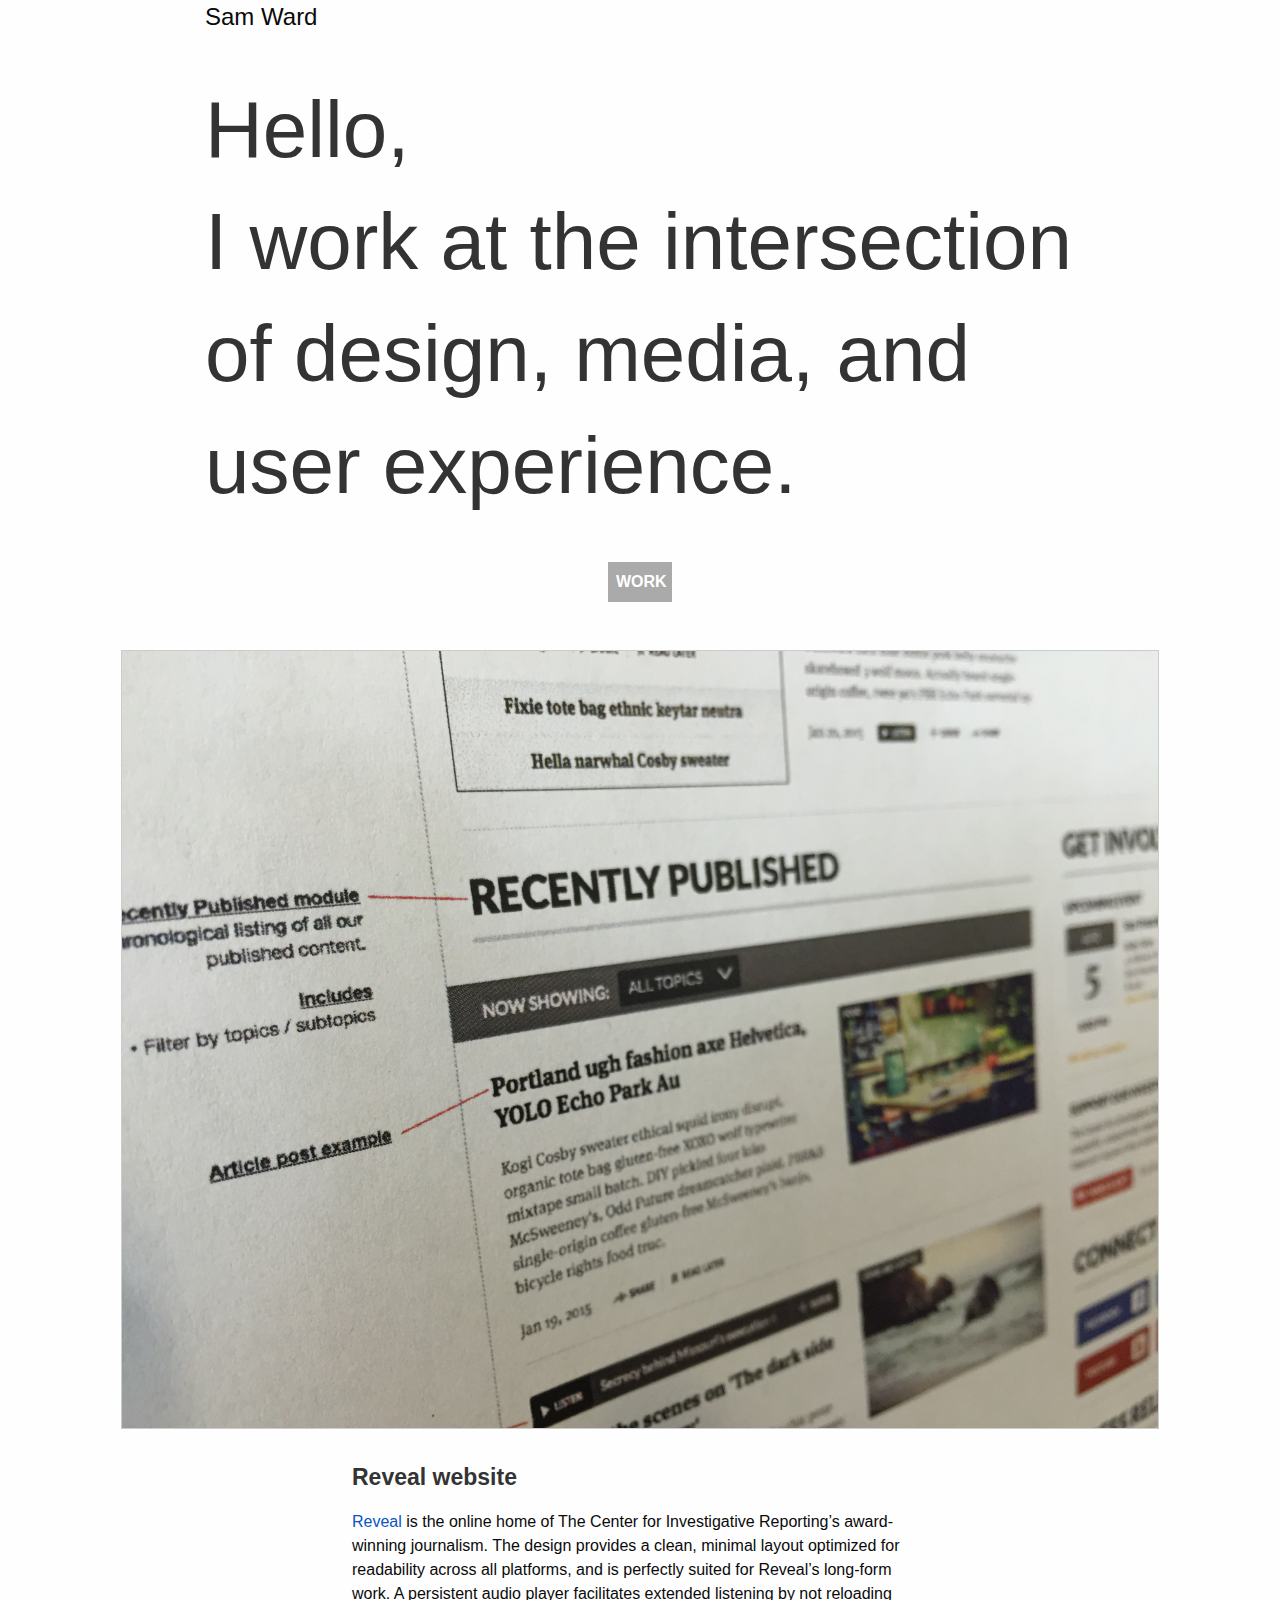
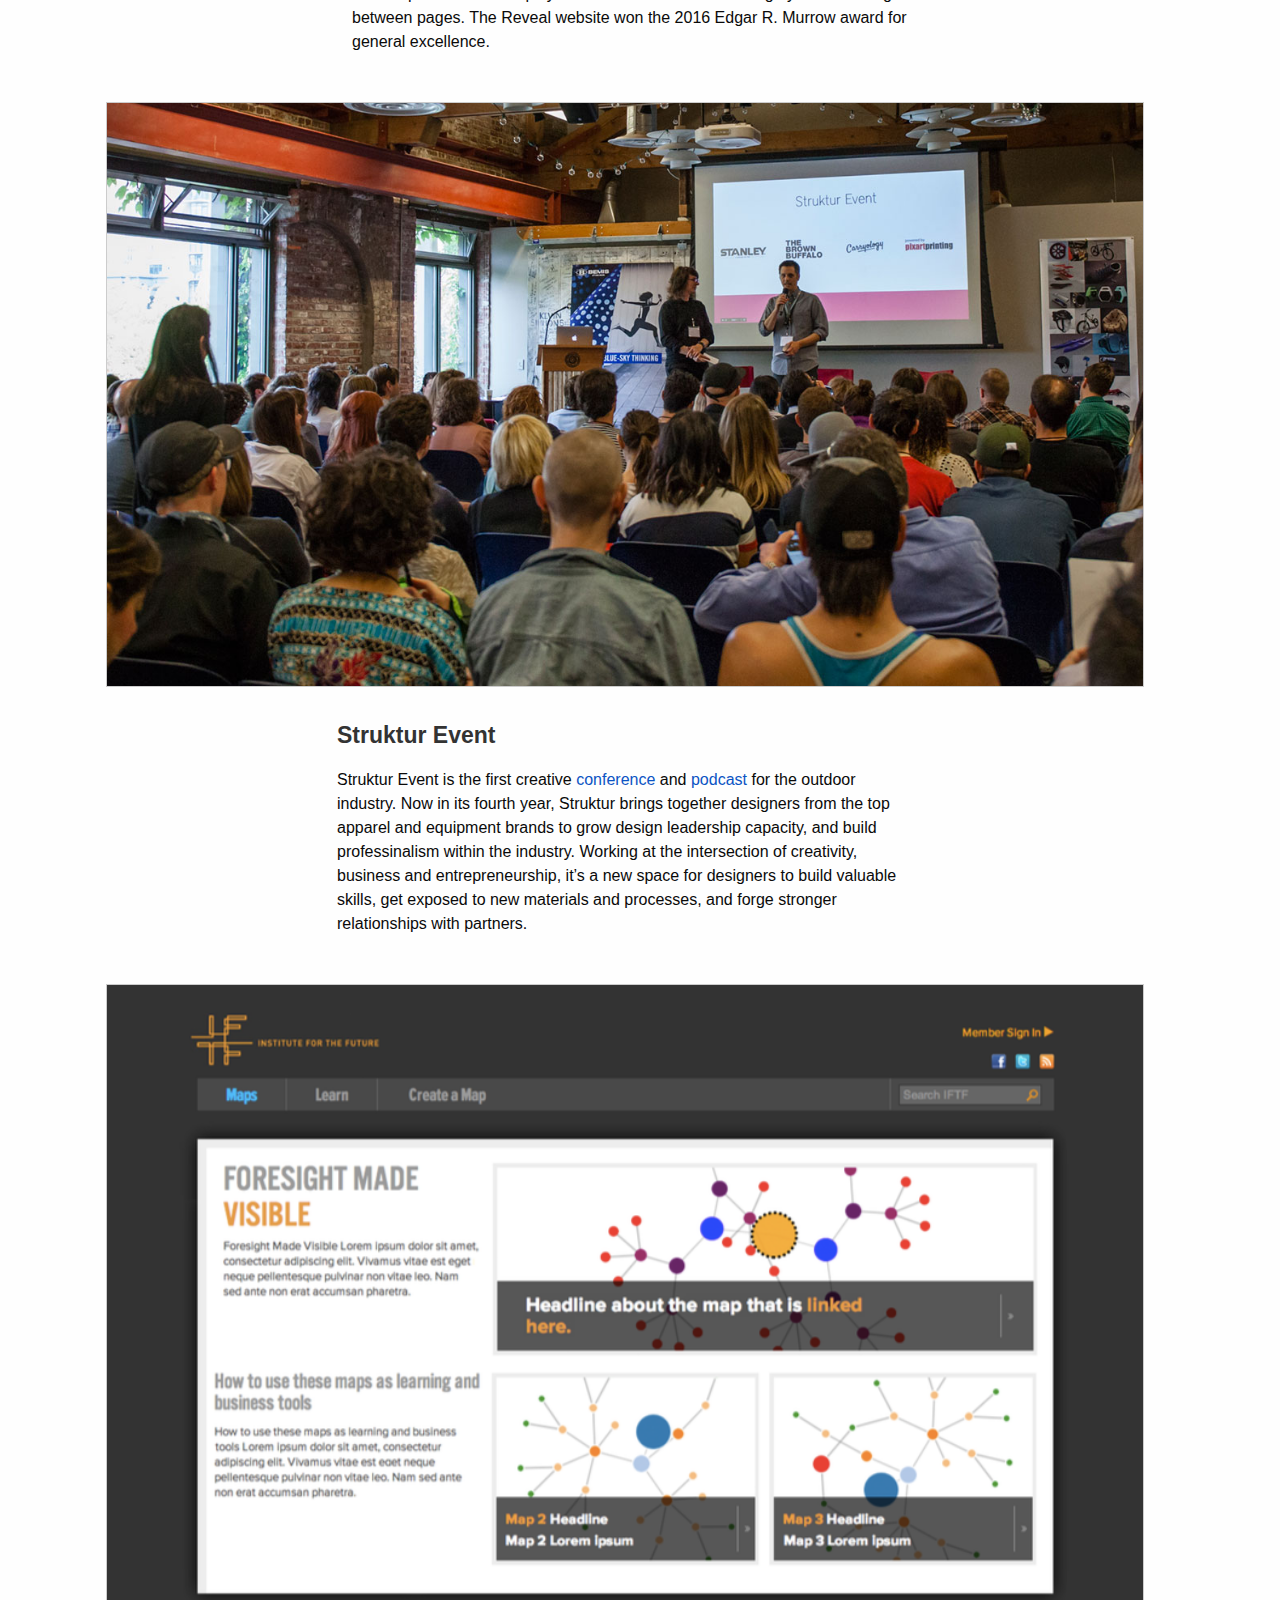
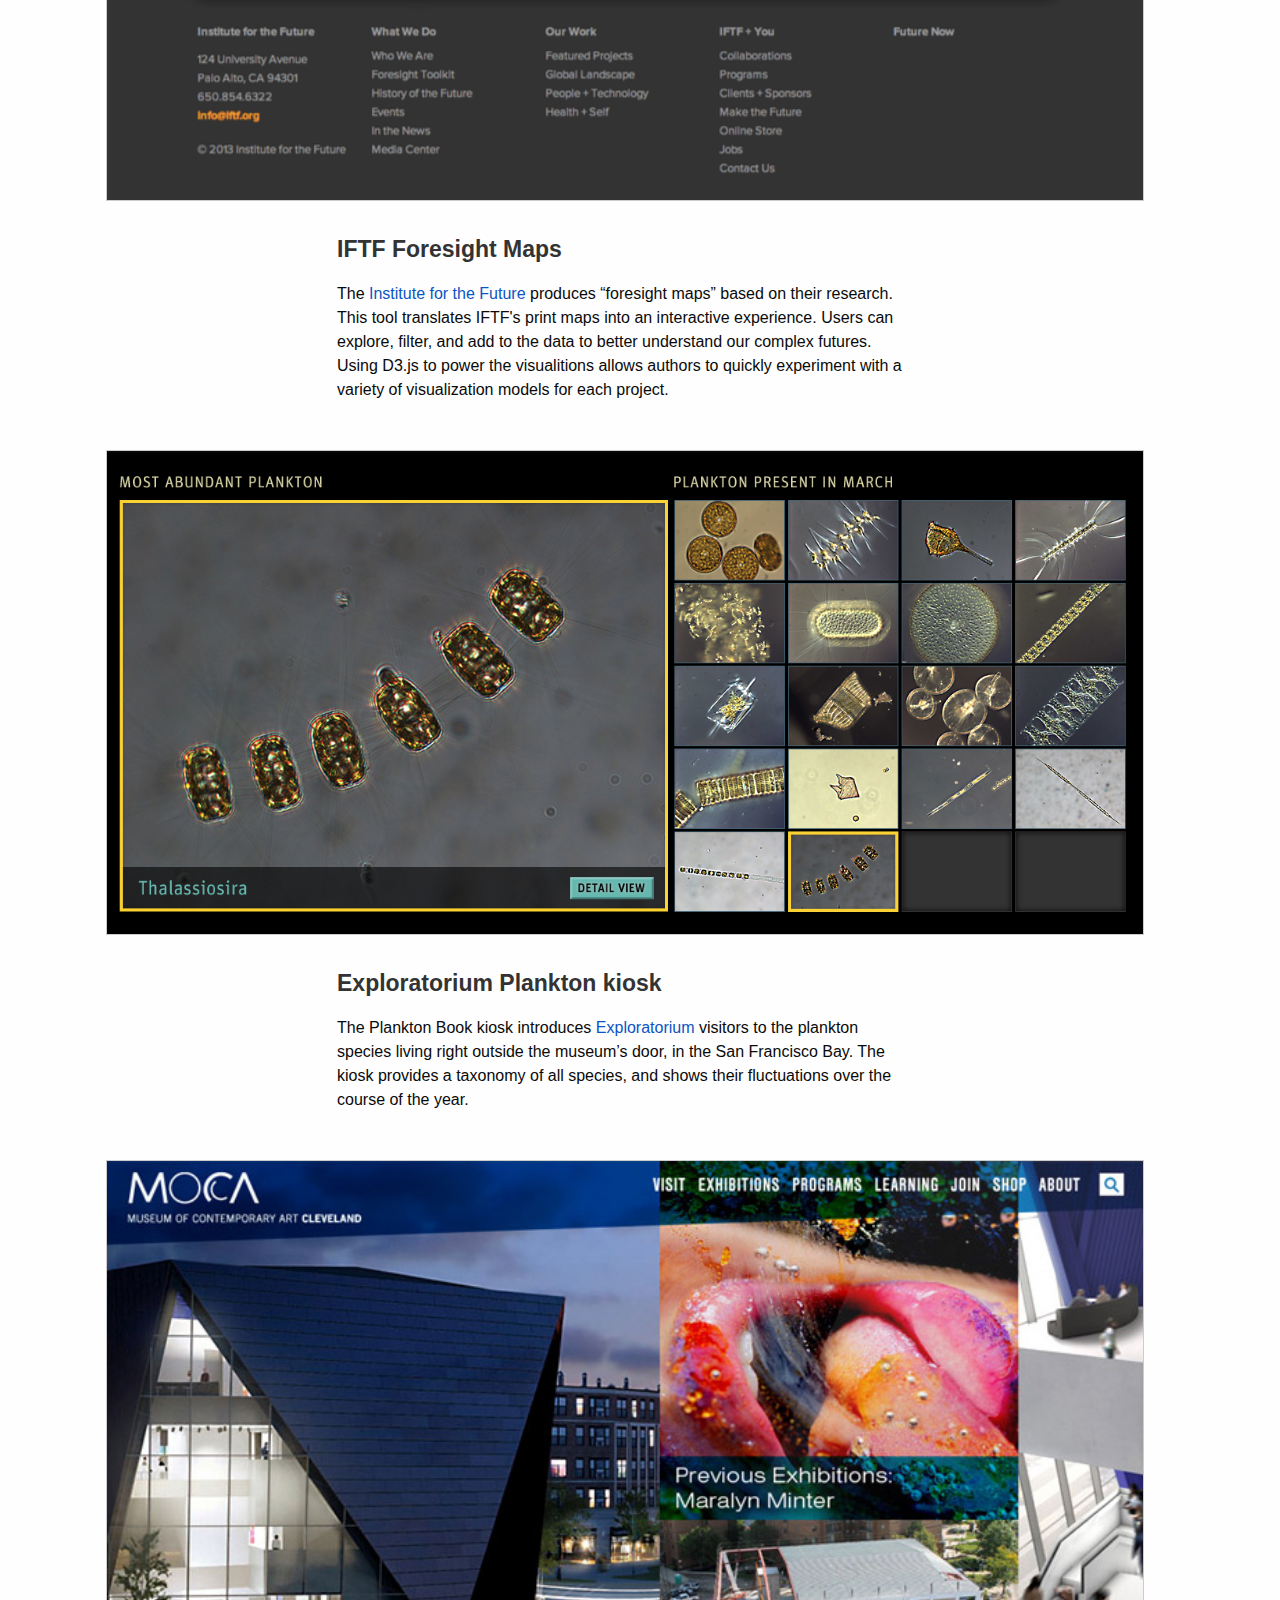
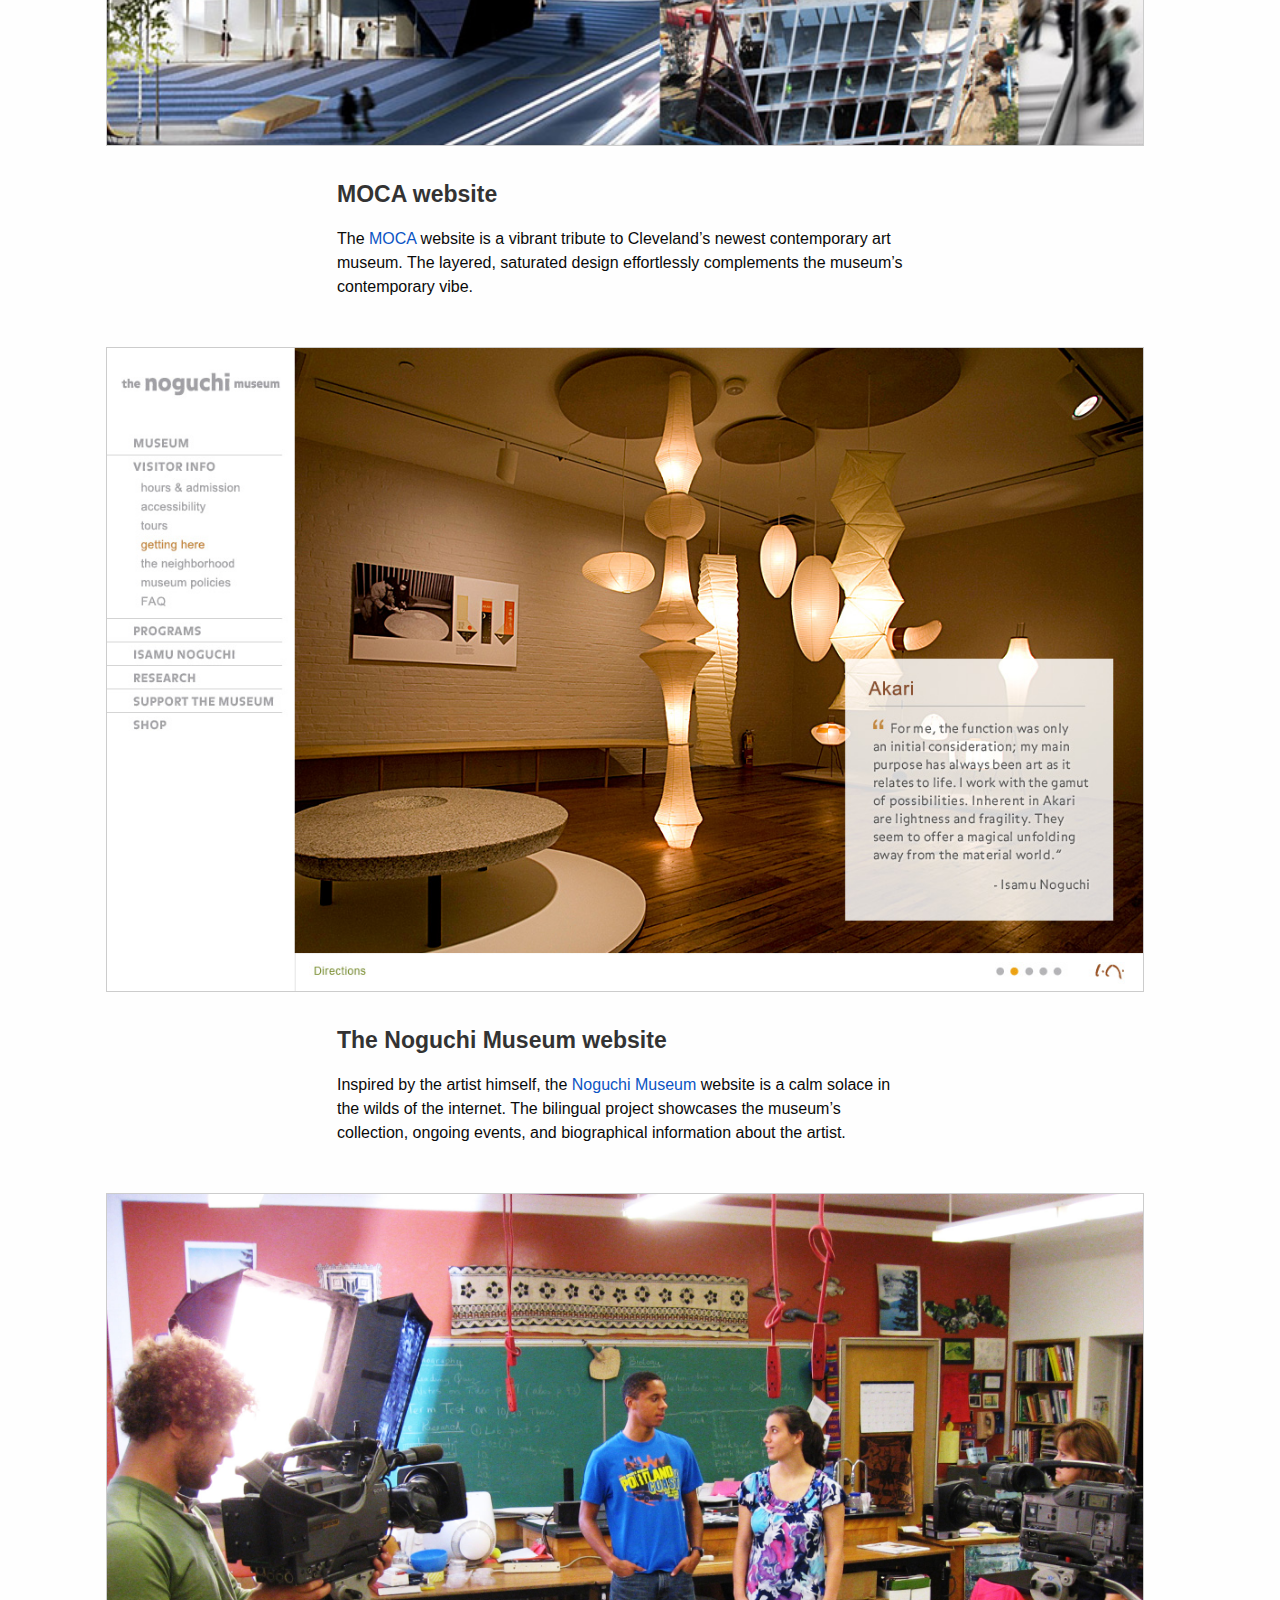
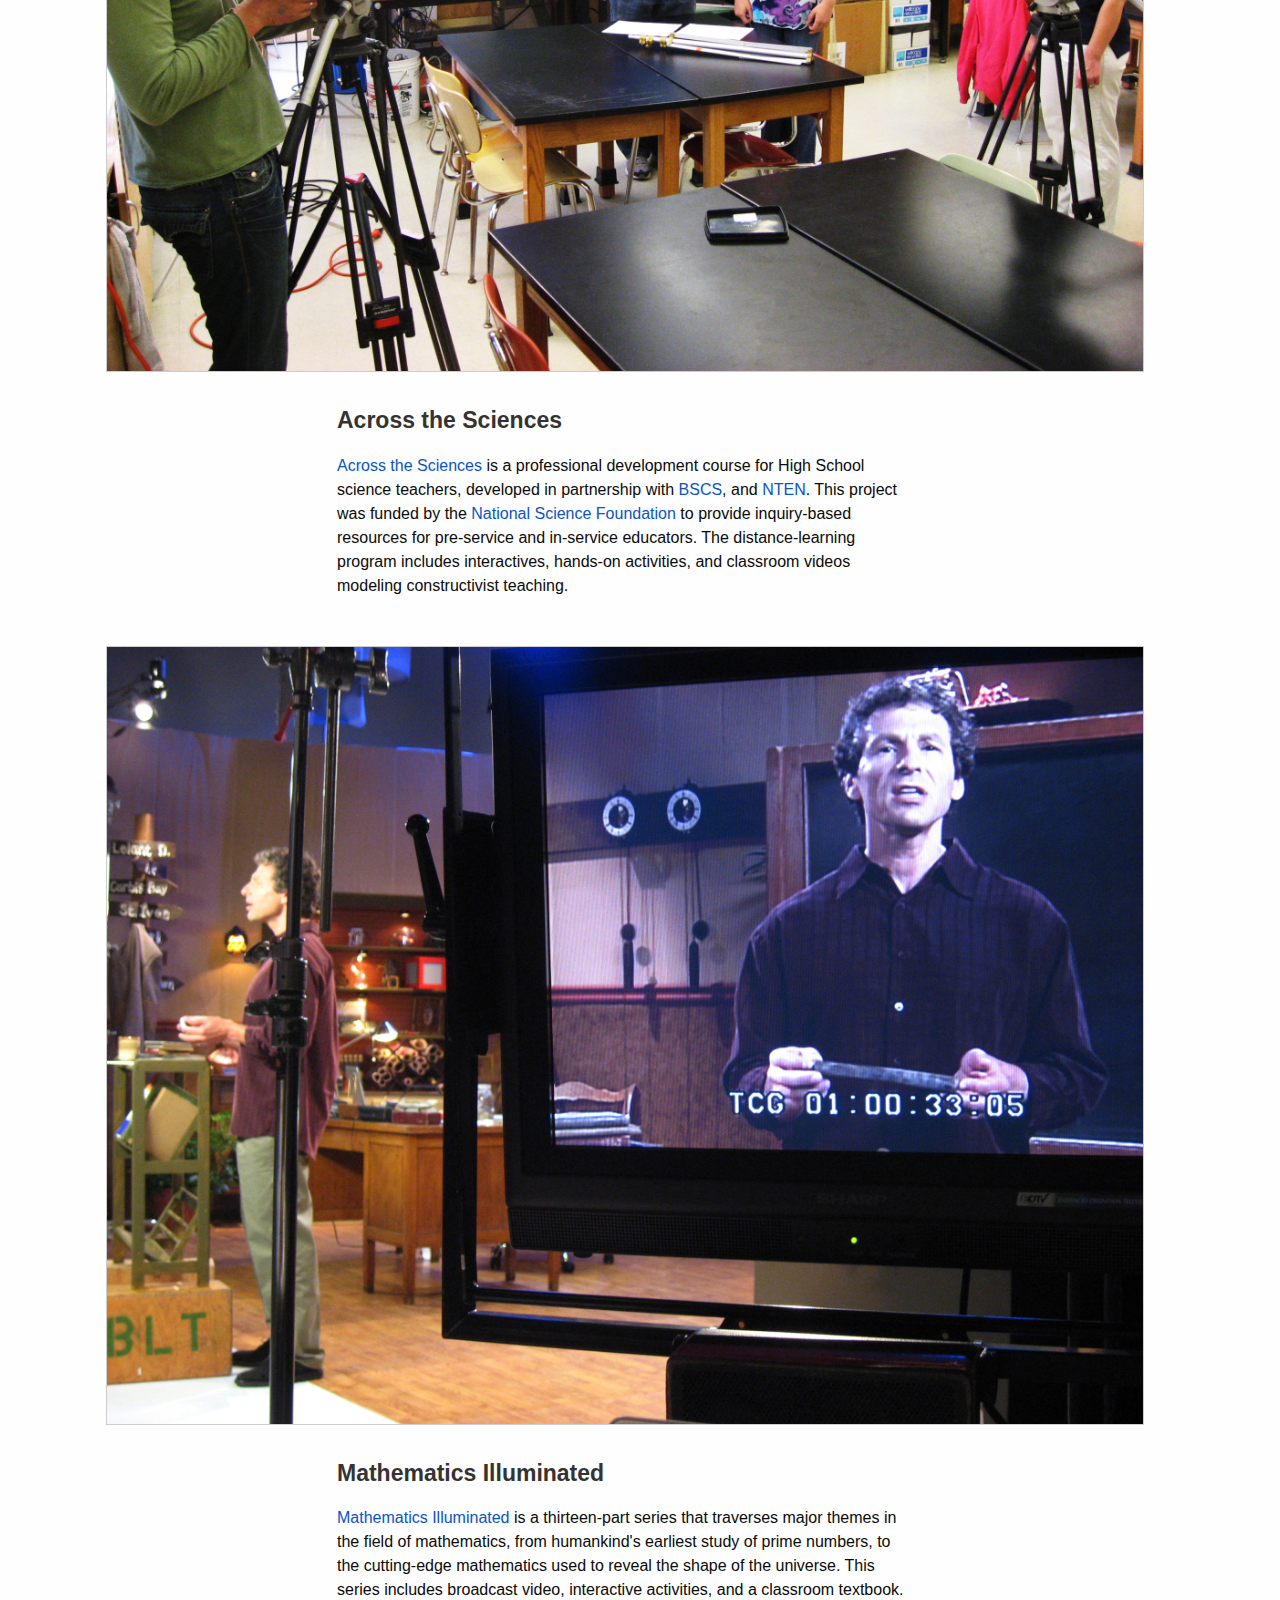
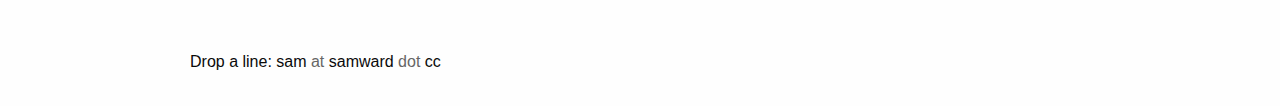
==== index.html @ 5db56d3d "added new projects" ====
<!doctype html>
<html class="no-js" lang="en" dir="ltr">
  <head>
    <meta charset="utf-8">
    <meta http-equiv="x-ua-compatible" content="ie=edge">
    <meta name="viewport" content="width=device-width, initial-scale=1.0">
    <title>Sam Ward</title>
    <link rel="stylesheet" href="css/foundation.css">
    <link rel="stylesheet" href="css/app.css">
  </head>
  <body>
    <div class="row">
     	<div class="small-9 small-centered large-centered columns"><h2>Sam Ward</h2></div>
    </div>
	<div class="row intro">
  		<div class="small-9 small-centered large-centered columns"><h1>Hello,<br>
			I work at the intersection of design, media, and user experience.</h1>
		</div>
	</div>
	<div class="row">
  		<div class="small-9 small-centered large-centered columns"><div class="timeline-label">WORK</div></div>
	</div>
	<div class="row">
		<div class="small-11 small-centered large-centered columns">
			<div class="project">
				<div class="project_image left"><img src="images/reveal.jpg"></div>
				<div class="project_contents"><h3>Reveal website</h3>
					<a href="https://www.revealnews.org/" target="_blank">Reveal</a> is the online home of The Center for Investigative Reporting’s award-winning journalism. The design provides a clean, minimal layout optimized for readability across all platforms, and is perfectly suited for Reveal’s long-form work. A persistent audio player facilitates extended listening by not reloading between pages. The Reveal website won the 2016 Edgar R. Murrow award for general excellence.
			</div>
		</div>
	</div>
	<div class="row">
		<div class="small-11 small-centered large-centered columns">
			<div class="project">
				<div class="project_image"><img src="images/struktur.jpg"></div>
				<div class="project_contents"><h3>Struktur Event</h3>
					Struktur Event is the first creative <a href="http://strukturevent.com" target="_blank">conference</a> and <a href="http://strukturevent.com/podcast-2" target="_blank">podcast</a> for the outdoor industry. Now in its fourth year, Struktur brings together designers from the top apparel and equipment brands to grow design leadership capacity, and build professinalism within the industry. Working at the intersection of creativity, business and entrepreneurship, it’s a new space for designers to build valuable skills, get exposed to new materials and processes, and forge stronger relationships with partners.
				</div>
			</div>
		</div>
	</div>
	<div class="row">
		<div class="small-11 small-centered large-centered columns">
			<div class="project">
				<div class="project_image"><img src="images/iftf.png"></div>
				<div class="project_contents"><h3>IFTF Foresight Maps</h3>
					The <a href="http://www.iftf.org/home/">Institute for the Future</a> produces “foresight maps” based on their research. This tool translates IFTF's print maps into an interactive experience. Users can explore, filter, and add to the data to better understand our complex futures. Using D3.js to power the visualitions allows authors to quickly experiment with a variety of visualization models for each project.
				</div>
			</div>
		</div>
	</div>
	<div class="row">
		<div class="small-11 small-centered large-centered columns">
			<div class="project">
				<div class="project_image"><img src="images/explo.png"></div>
				<div class="project_contents"><h3>Exploratorium Plankton kiosk</h3>
					The Plankton Book kiosk introduces <a href="https://www.exploratorium.edu/">Exploratorium</a> visitors to the plankton species living right outside the museum’s door, in the San Francisco Bay. The kiosk provides a taxonomy of all species, and shows their fluctuations  over the course of the year.
				</div>
			</div>
		</div>
	</div>
		<div class="row">
		<div class="small-11 small-centered large-centered columns">
			<div class="project">
				<div class="project_image"><img src="images/moca.jpg"></div>
				<div class="project_contents"><h3>MOCA website</h3>					
					The <a href="http://mocacleveland.org/">MOCA</a> website is a vibrant tribute to Cleveland’s newest contemporary art museum. The layered, saturated design effortlessly complements the museum’s contemporary vibe.
				</div>
			</div>
		</div>
	</div>
	<div class="row">
		<div class="small-11 small-centered large-centered columns">
			<div class="project">
				<div class="project_image"><img src="images/noguchi.jpg"></div>
				<div class="project_contents"><h3>The Noguchi Museum website</h3>					
					Inspired by the artist himself, the <a href="http://noguchi.org/">Noguchi Museum</a> website is a calm solace in the wilds of the internet. The bilingual project showcases the museum’s collection, ongoing events, and biographical information about the artist.
				</div>
			</div>
		</div>
	</div>
	<div class="row">
		<div class="small-11 small-centered large-centered columns">
			<div class="project">
				<div class="project_image"><img src="images/ats.jpg"></div>
				<div class="project_contents"><h3>Across the Sciences</h3>
					<a href="https://bscs.org/ats">Across the Sciences</a> is a professional development course for High School science teachers, developed in partnership with <a href="https://bscs.org">BSCS</a>, and <a href="http://btc.montana.edu/courses/aspx/ntenhome.aspx">NTEN</a>. This project was funded by the <a href="http://www.nsf.gov/">National Science Foundation</a> to provide inquiry-based resources for pre-service and in-service educators. The distance-learning program includes interactives, hands-on activities, and classroom videos modeling constructivist teaching.
				</div>
			</div>
		</div>
	</div>
	<div class="row">
		<div class="small-11 small-centered large-centered columns">
			<div class="project">
				<div class="project_image"><img src="images/math-illuminated.jpg"></div>
				<div class="project_contents"><h3>Mathematics Illuminated</h3>
					<a href="http://www.learner.org/courses/mathilluminated/">Mathematics Illuminated</a> is a thirteen-part series that traverses major themes in the field of mathematics, from humankind's earliest study of prime numbers, to the cutting-edge mathematics used to reveal the shape of the universe. This series includes broadcast video, interactive activities, and a classroom textbook.
				</div>
			</div>
		</div>
	</div>
	<div class="row footer">
		<div class="small-9 small-centered large-centered columns">Drop a line: sam <span class="footer-symbol">at</span> samward <span class="footer-symbol">dot</span> cc</div>
	</div>
    <script src="js/vendor/jquery.js"></script>
    <script src="js/vendor/what-input.js"></script>
    <script src="js/vendor/foundation.js"></script>
    <script src="js/app.js"></script>
    <script>
  (function(i,s,o,g,r,a,m){i['GoogleAnalyticsObject']=r;i[r]=i[r]||function(){
  (i[r].q=i[r].q||[]).push(arguments)},i[r].l=1*new Date();a=s.createElement(o),
  m=s.getElementsByTagName(o)[0];a.async=1;a.src=g;m.parentNode.insertBefore(a,m)
  })(window,document,'script','https://www.google-analytics.com/analytics.js','ga');

  ga('create', 'UA-42679505-2', 'auto');
  ga('send', 'pageview');

</script>
  </body>
</html>
---- css/app.css ----
@charset "UTF-8";
.intro{
	padding-top:2em;
	padding-bottom:2em;
	color: #333;
}
.timeline-label{
	padding:.5em;
	color: #fff;
	background-color: #aaa;
	max-width:4em;
	margin-right: auto;
	margin-left: auto;
	margin-bottom:2em;
	font-weight:600;
}
.project h3{
	font-weight:900;
	color:#333;
	text-align: center;
	margin-bottom: .75em;
	display: flex;
	justify-content: space-between;
}
.project_contents{
	margin: 1em;
	border: 1px solid #ccc;
	border-bottom: 6px solid #ccc;
    padding: 1em 2em;
    flex:1;
}
.project_image{
	margin: 1em;
	border: 1px solid #ccc;
}
.project_image img{
	width: 100%;
}
.footer{
	padding-top: 1em;
	padding-bottom: 2em;
}
.footer-symbol{color:#666;}
@media screen and (min-width: 40em) {
.project_contents{
	max-width:40em;
	margin-left: auto;
	margin-right: auto;
	border: none;
}
}
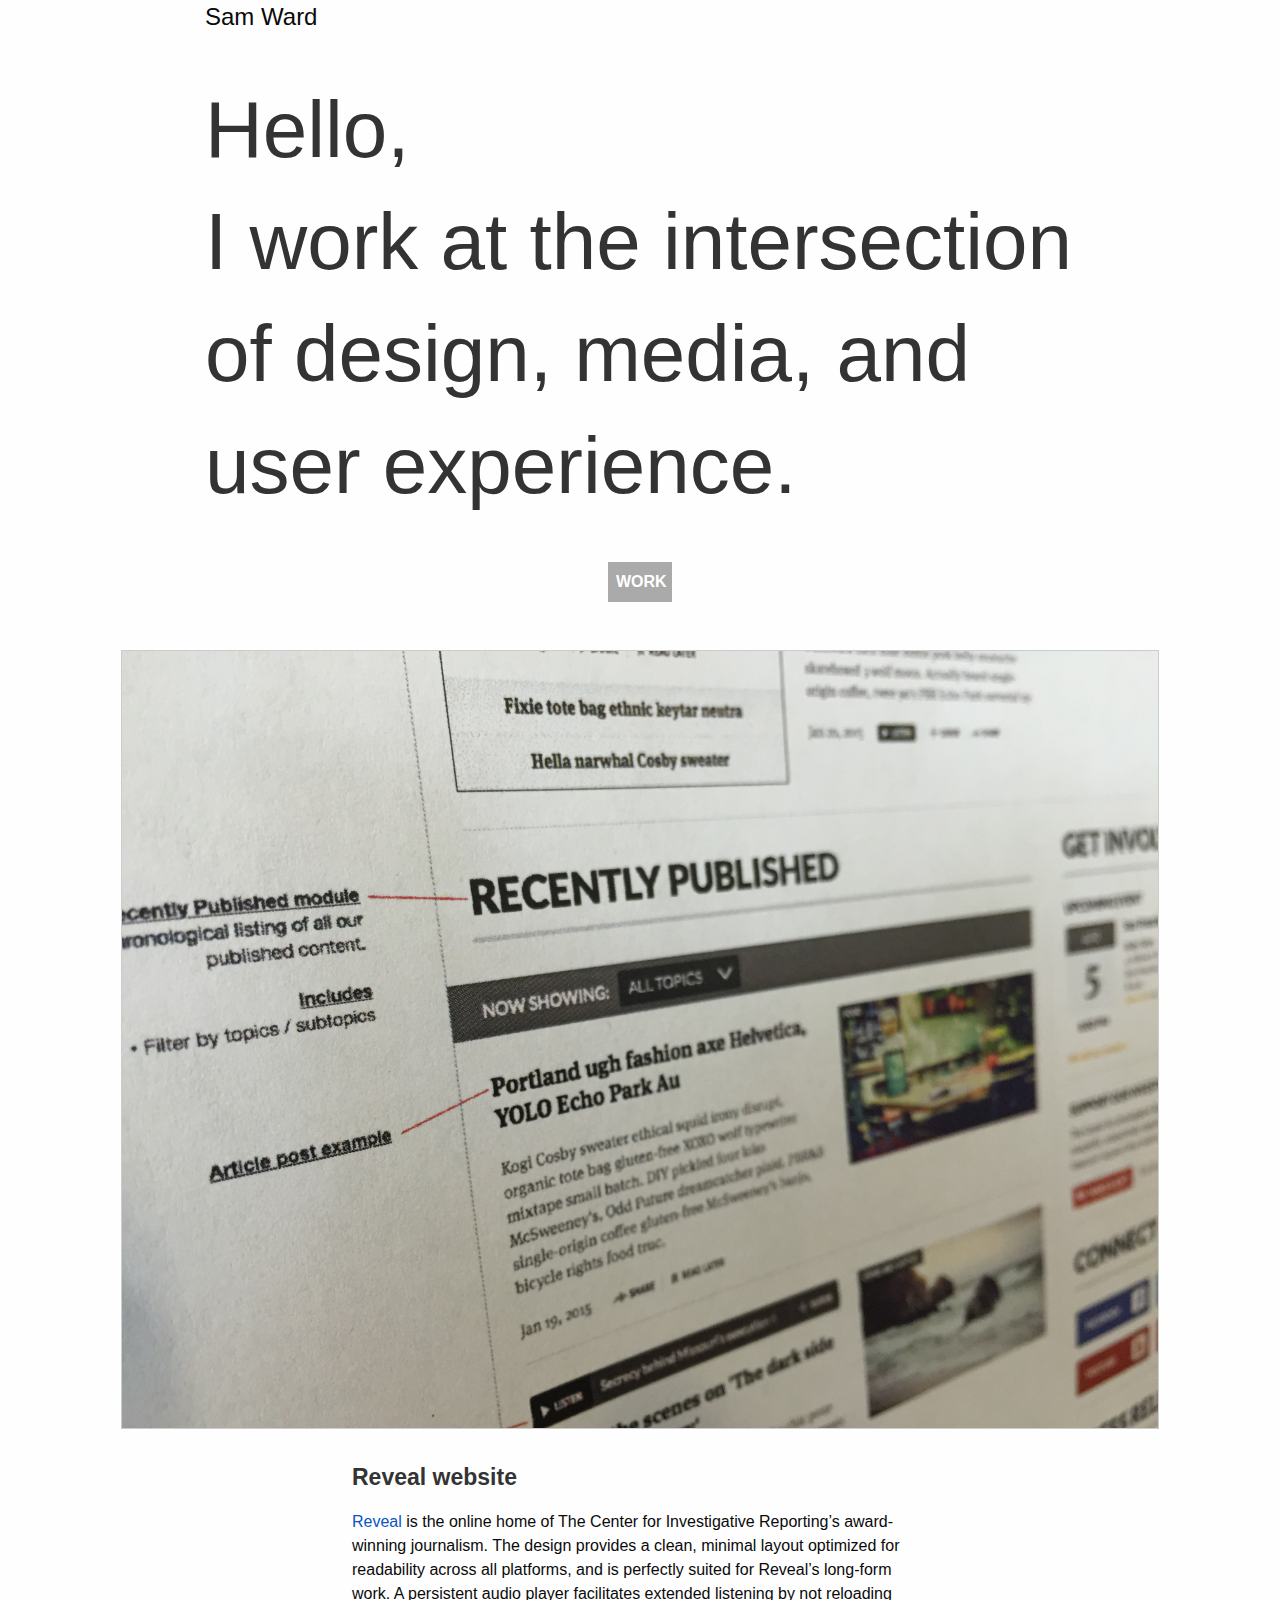
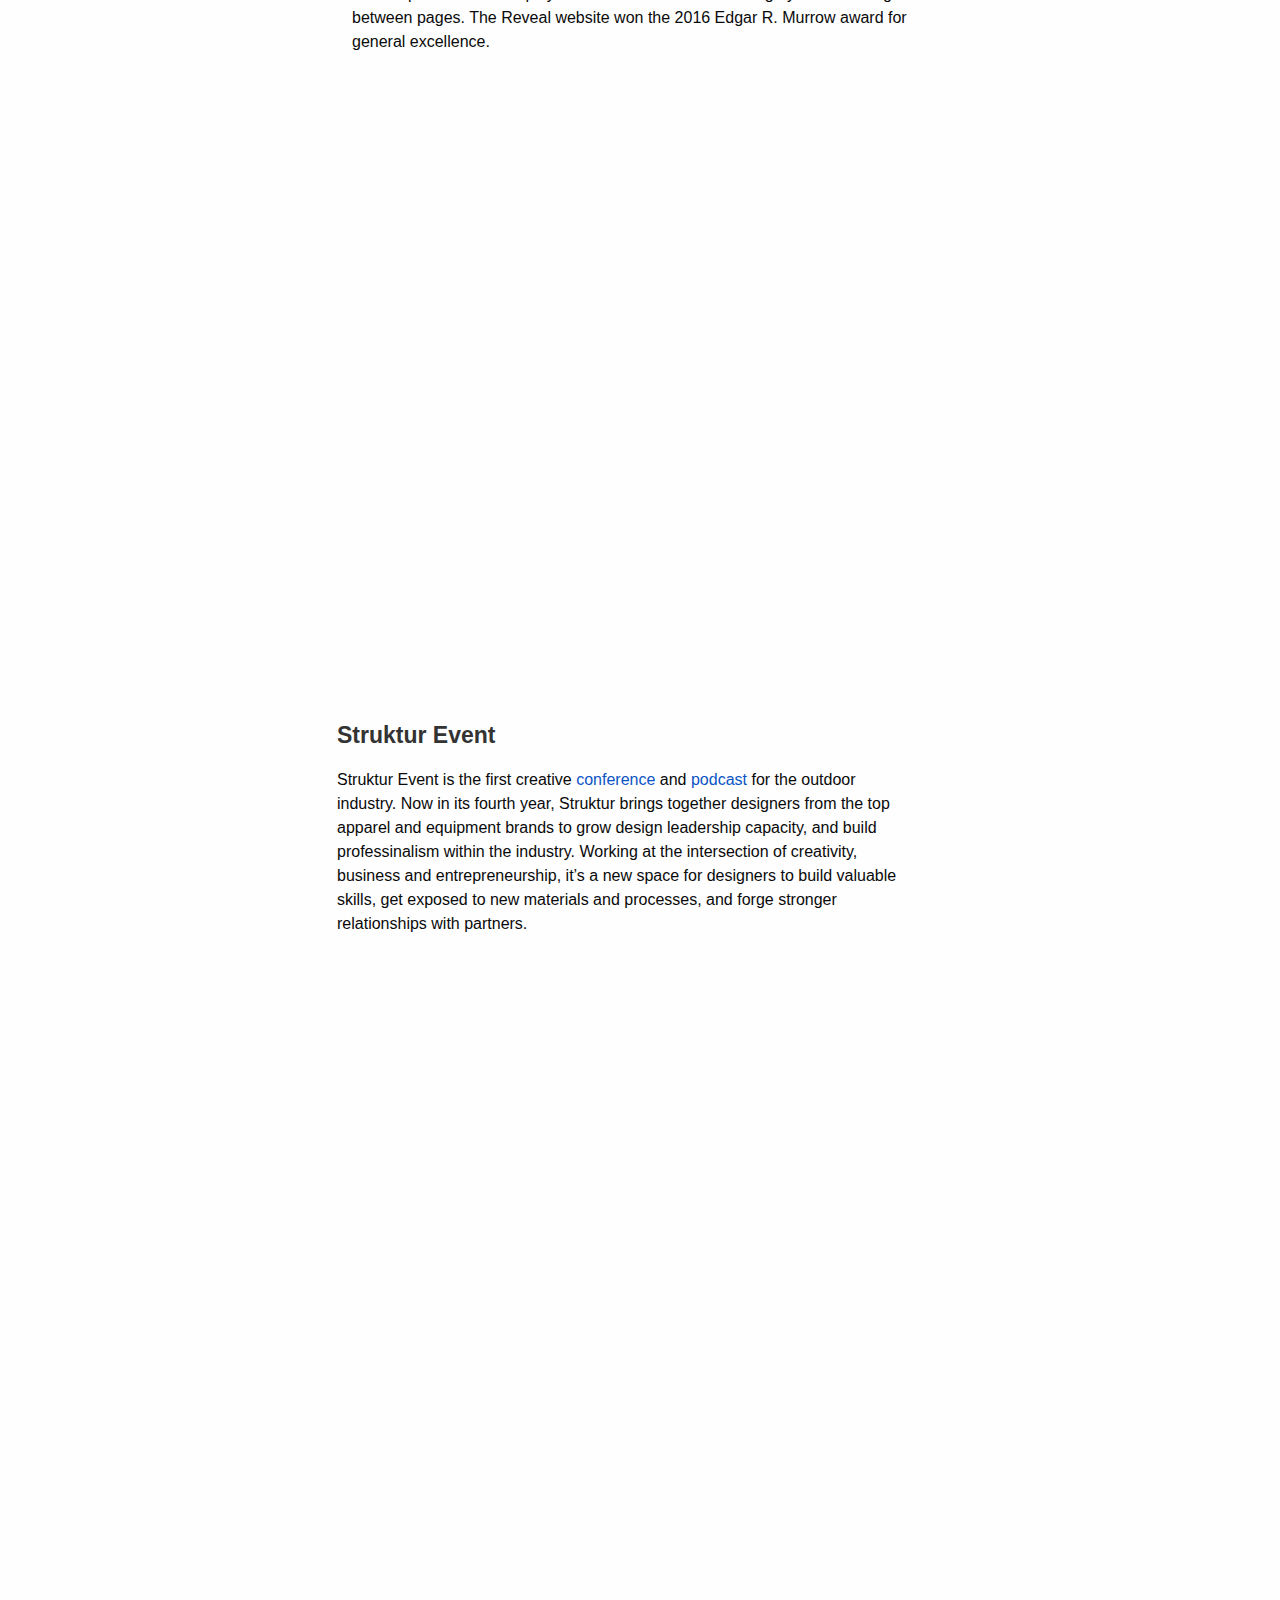
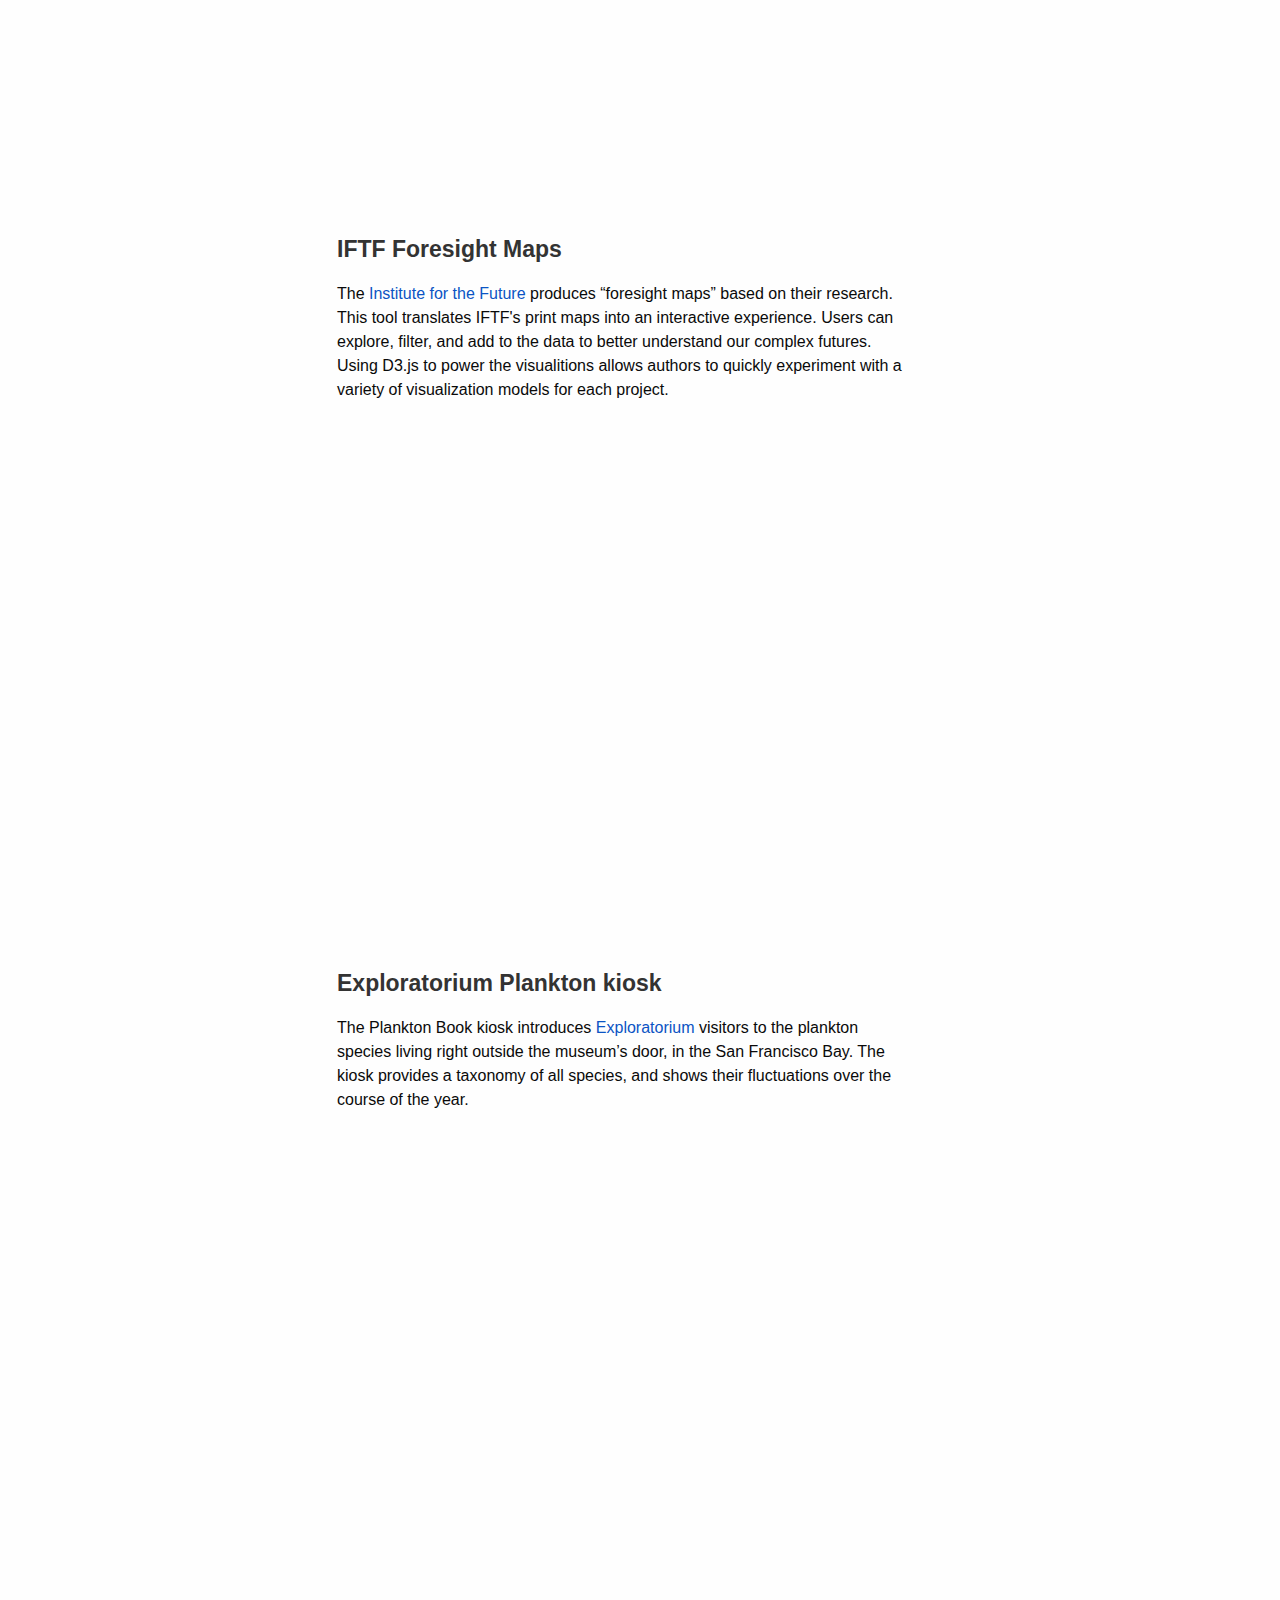
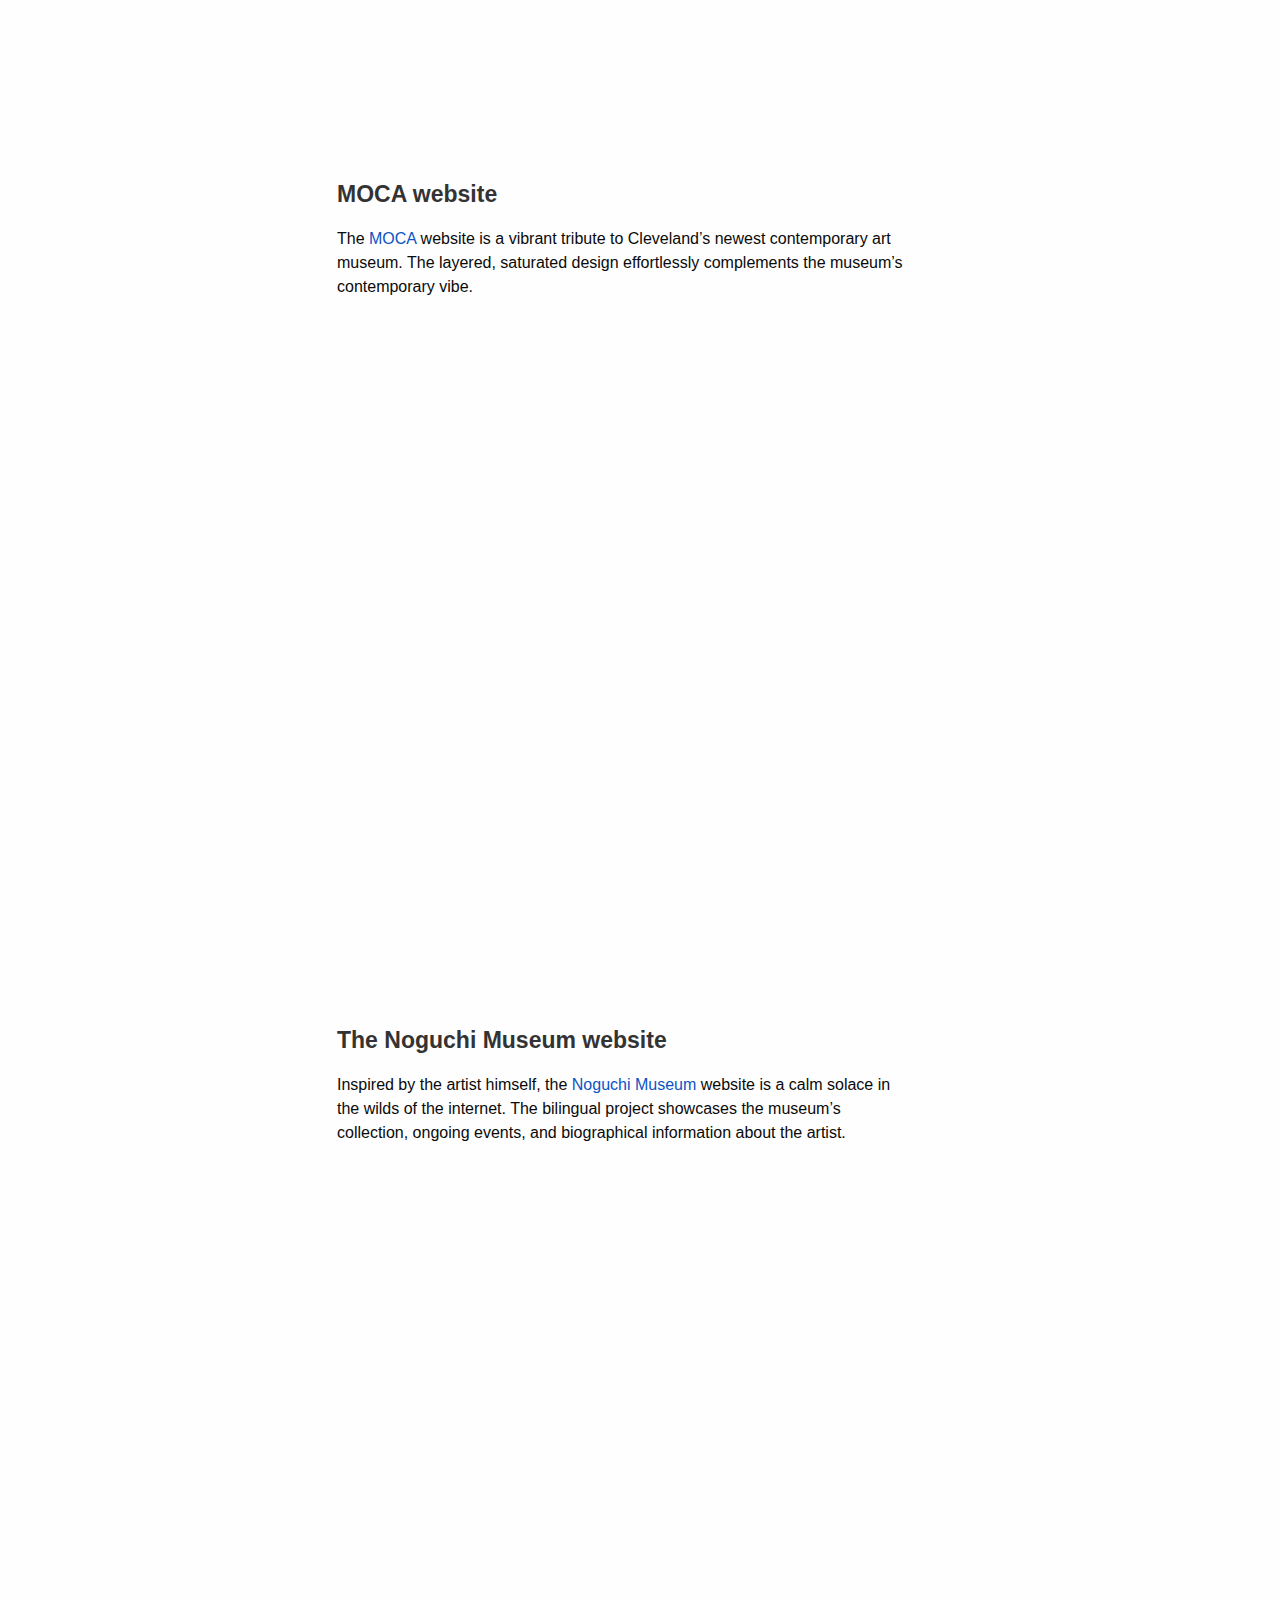
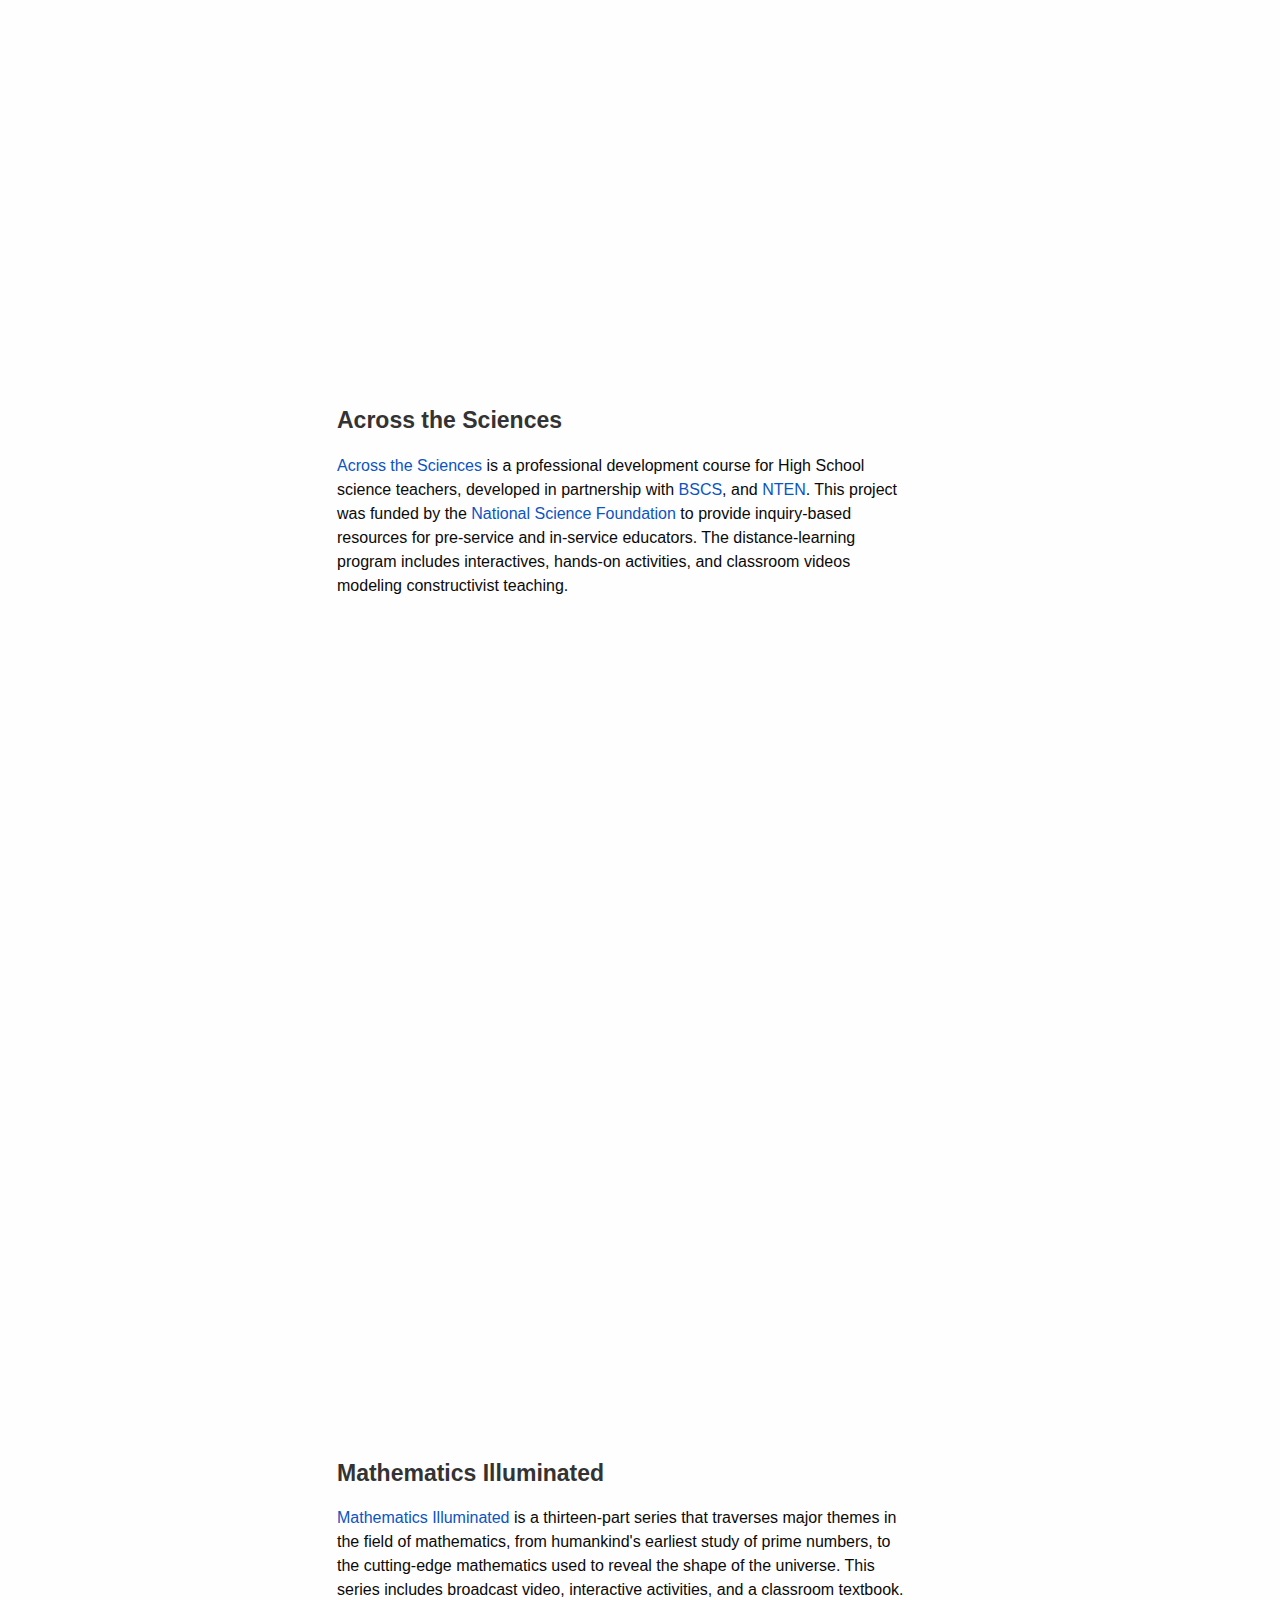
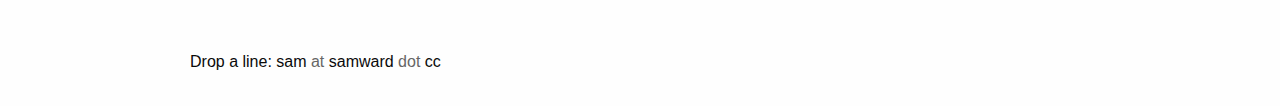
==== commit cdec6519: "added scrollreveal code" ====
--- a/index.html
+++ b/index.html
@@ -114,7 +114,13 @@
 
   ga('create', 'UA-42679505-2', 'auto');
   ga('send', 'pageview');
-
+</script>
+<script src="js/scrollreveal.min.js"></script>
+<script type="text/javascript">
+      (function(){
+        window.sr = ScrollReveal();
+        sr.reveal('.project_image');
+      })();
 </script>
   </body>
 </html>
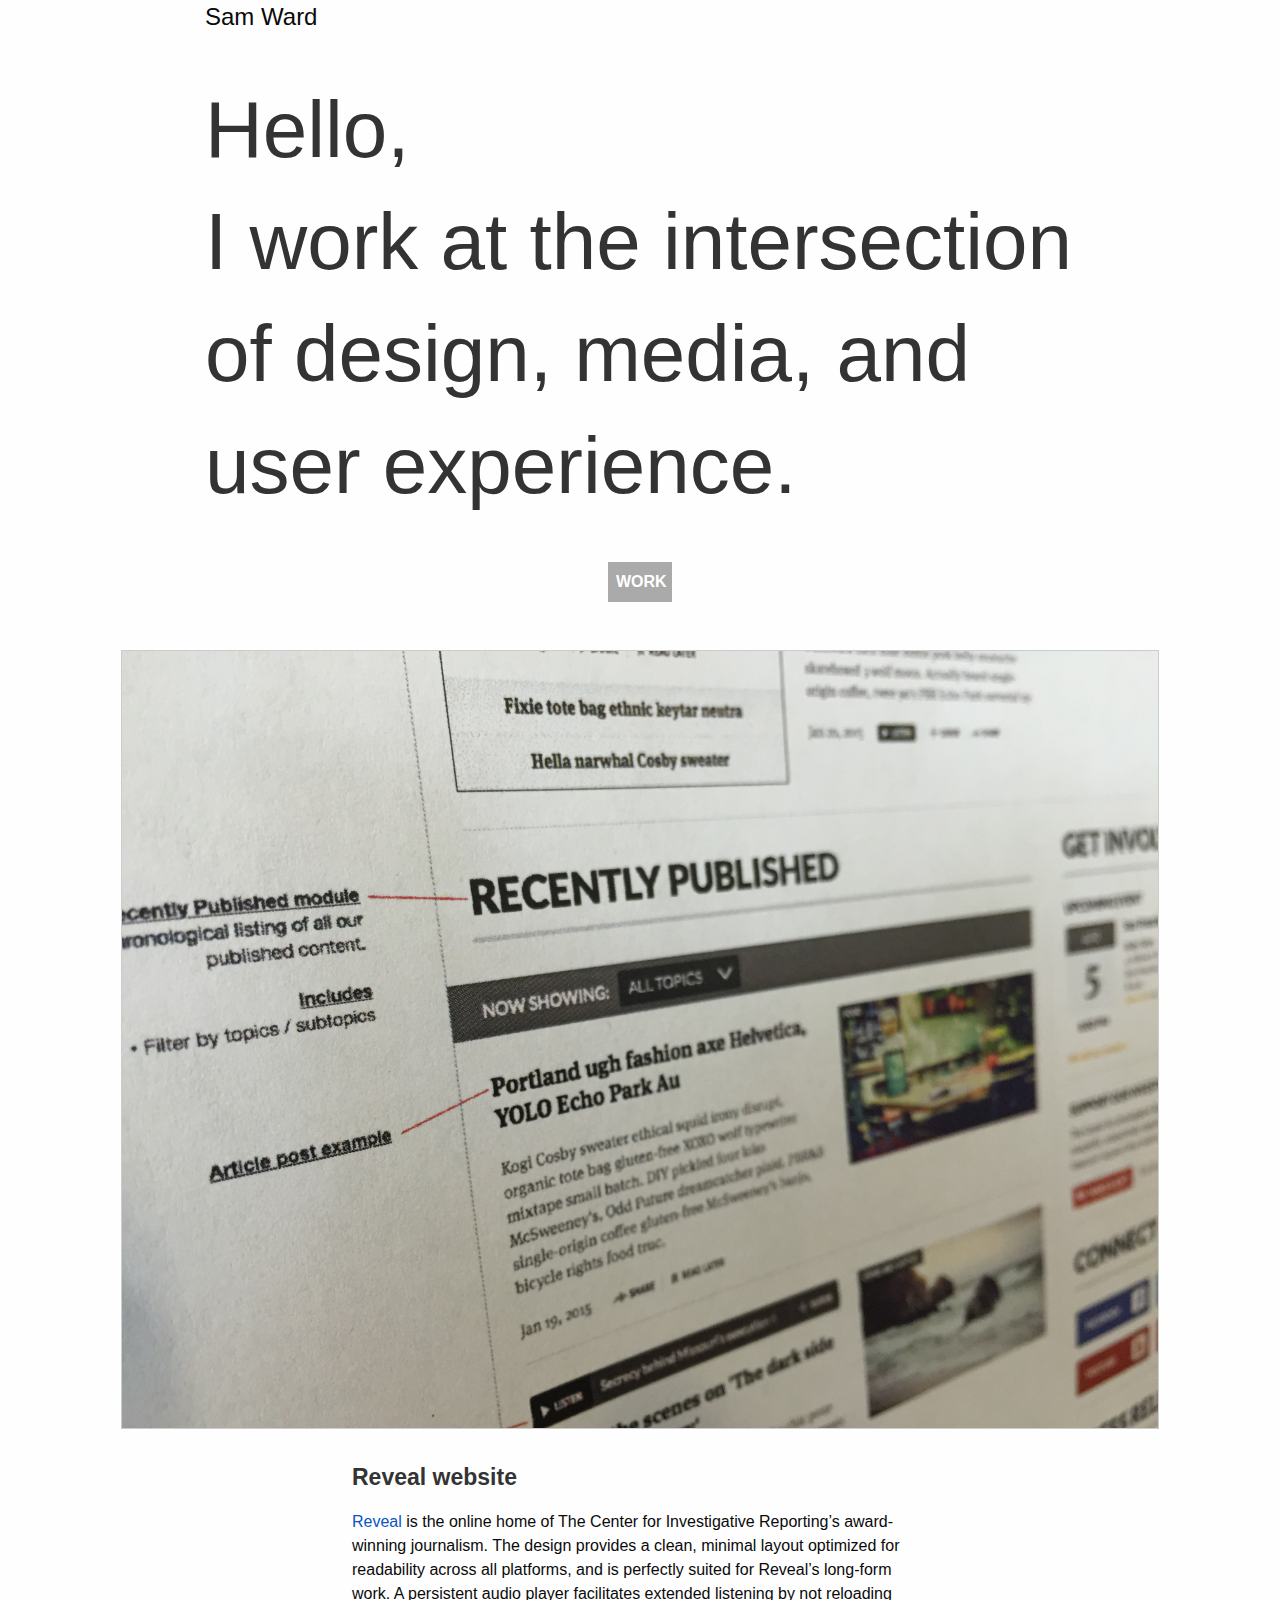
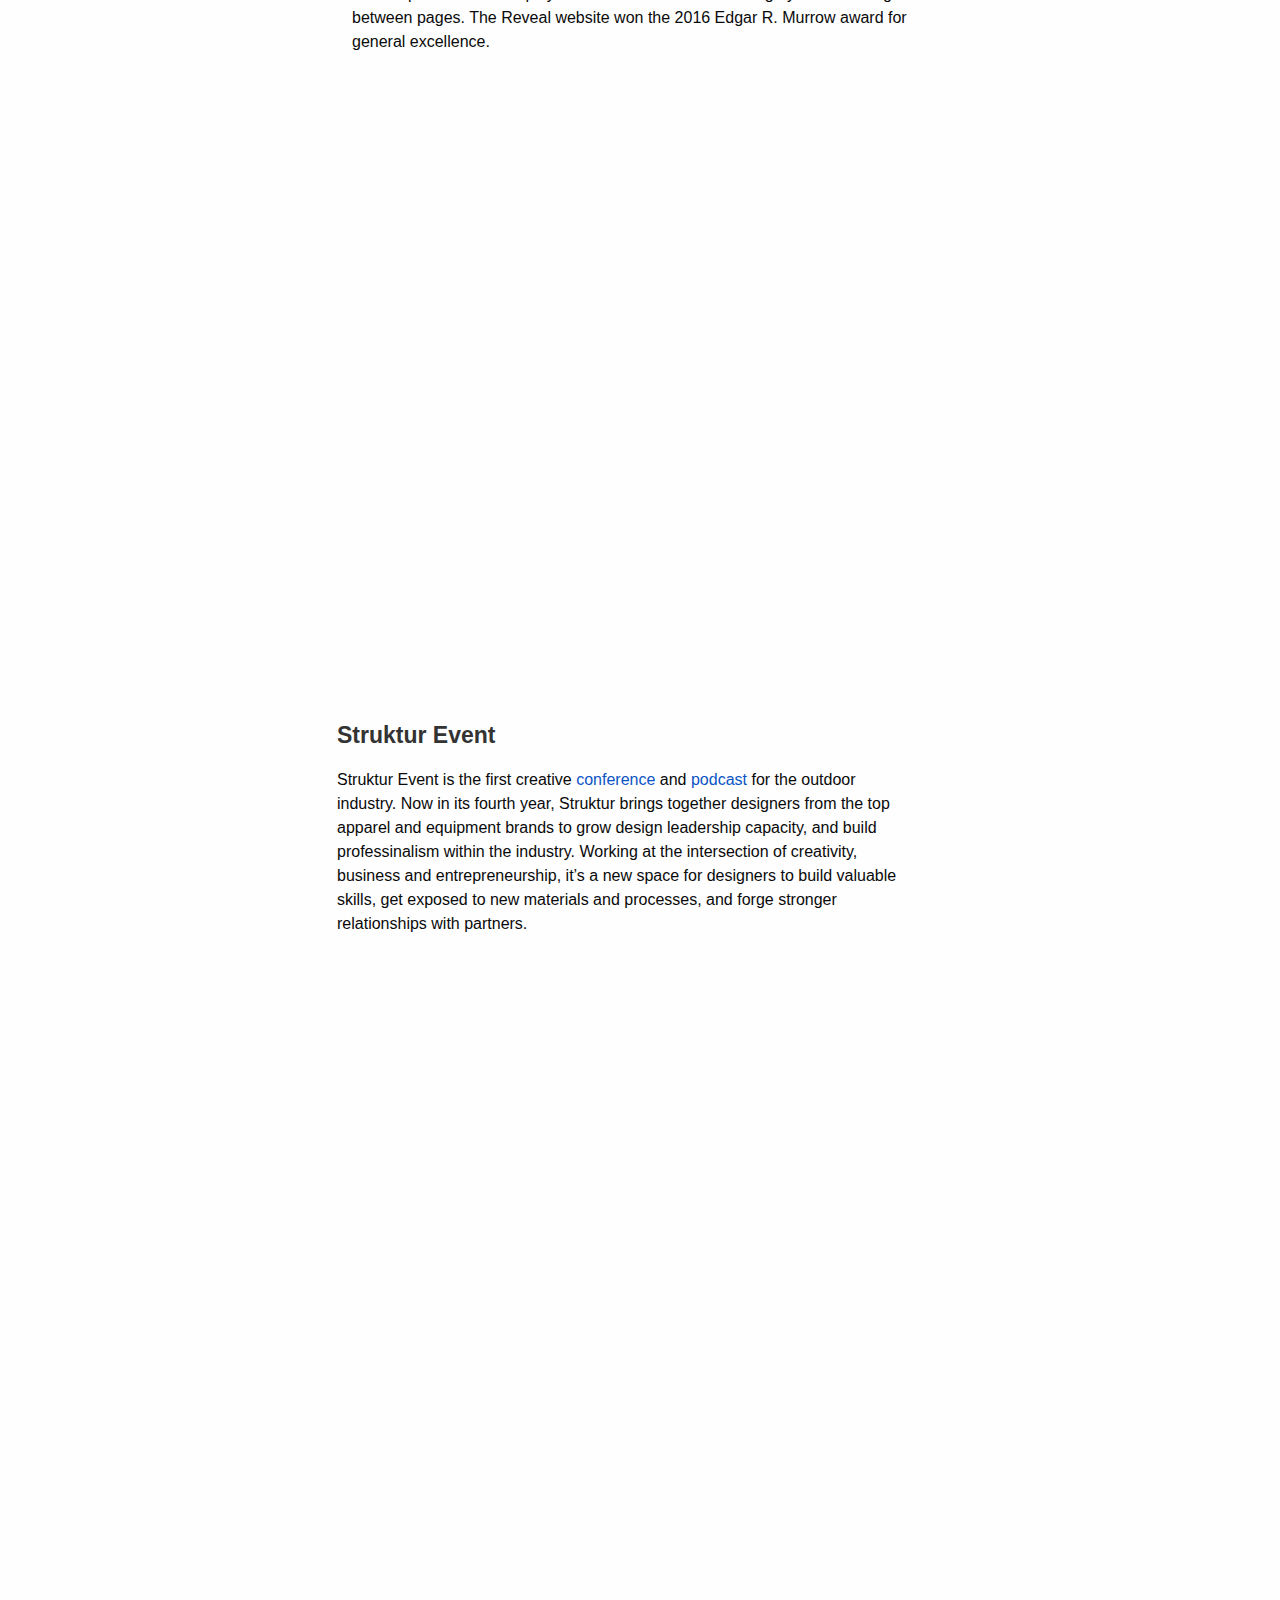
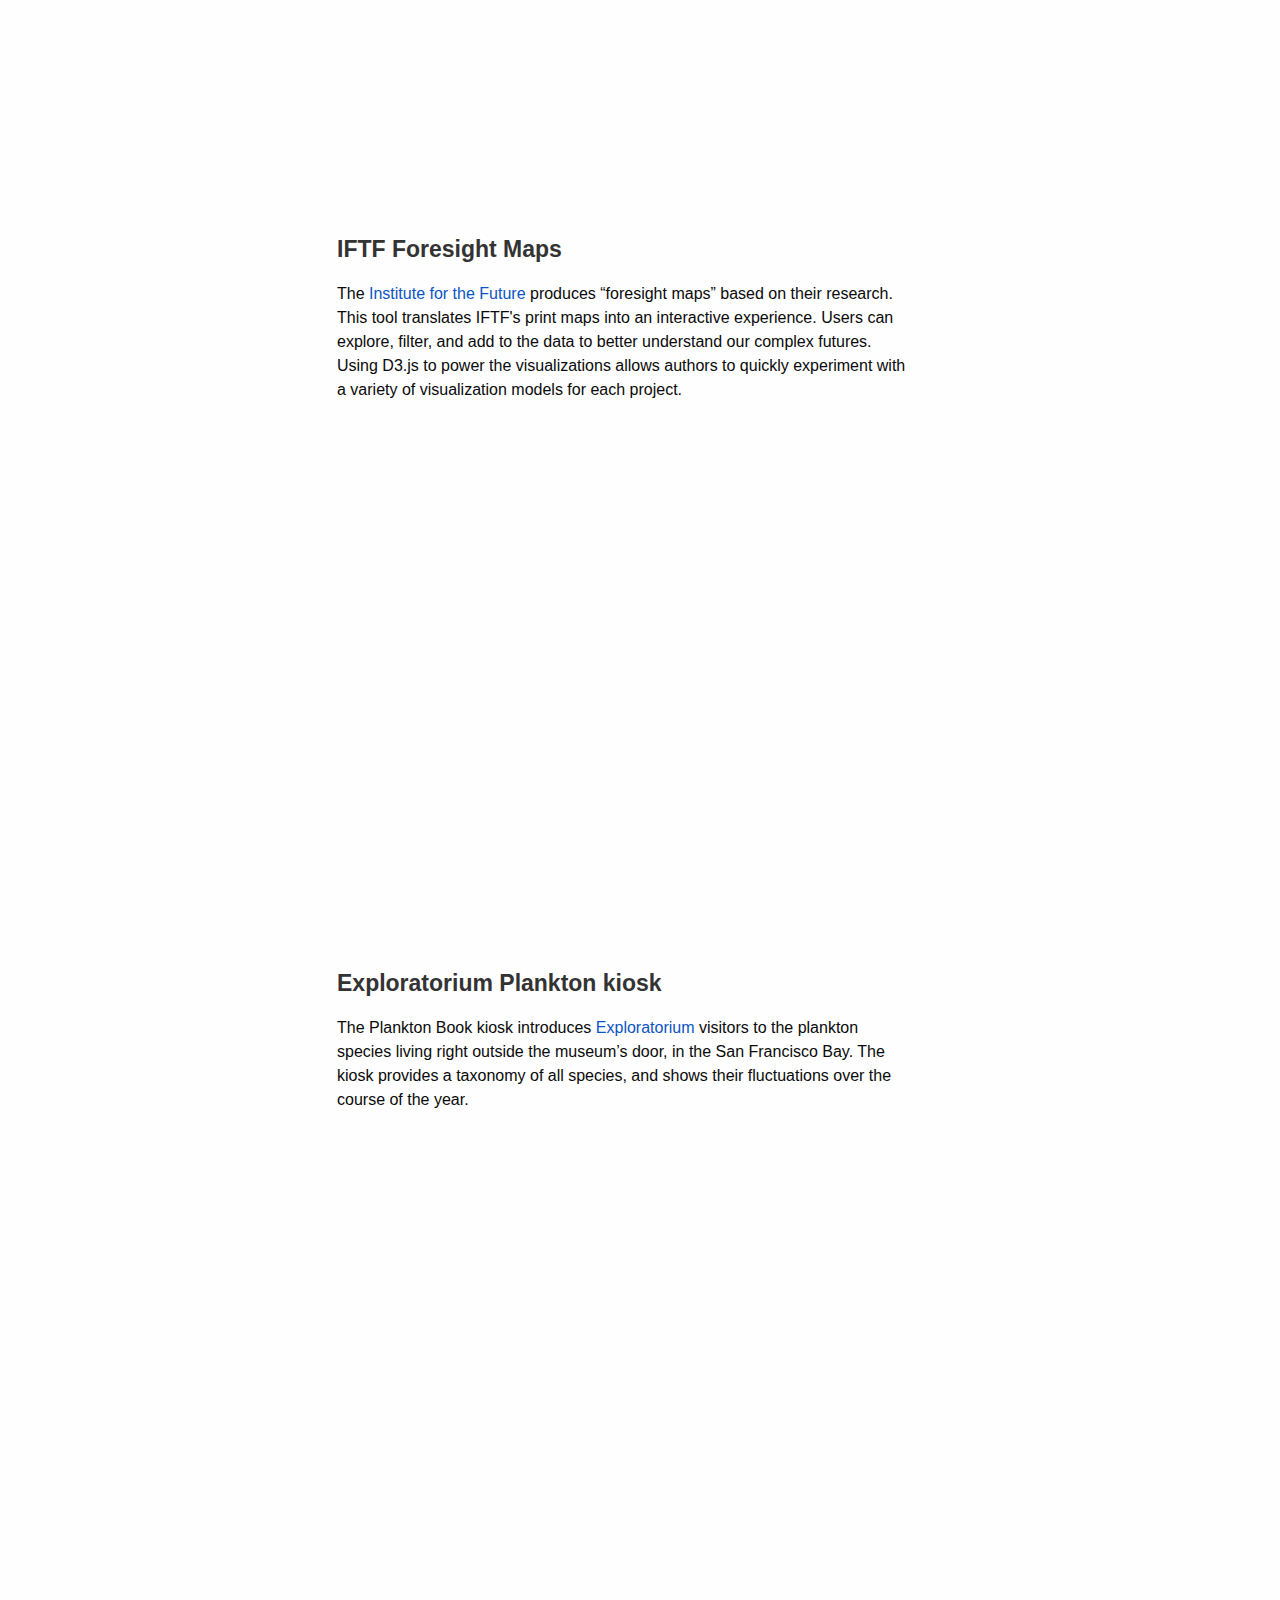
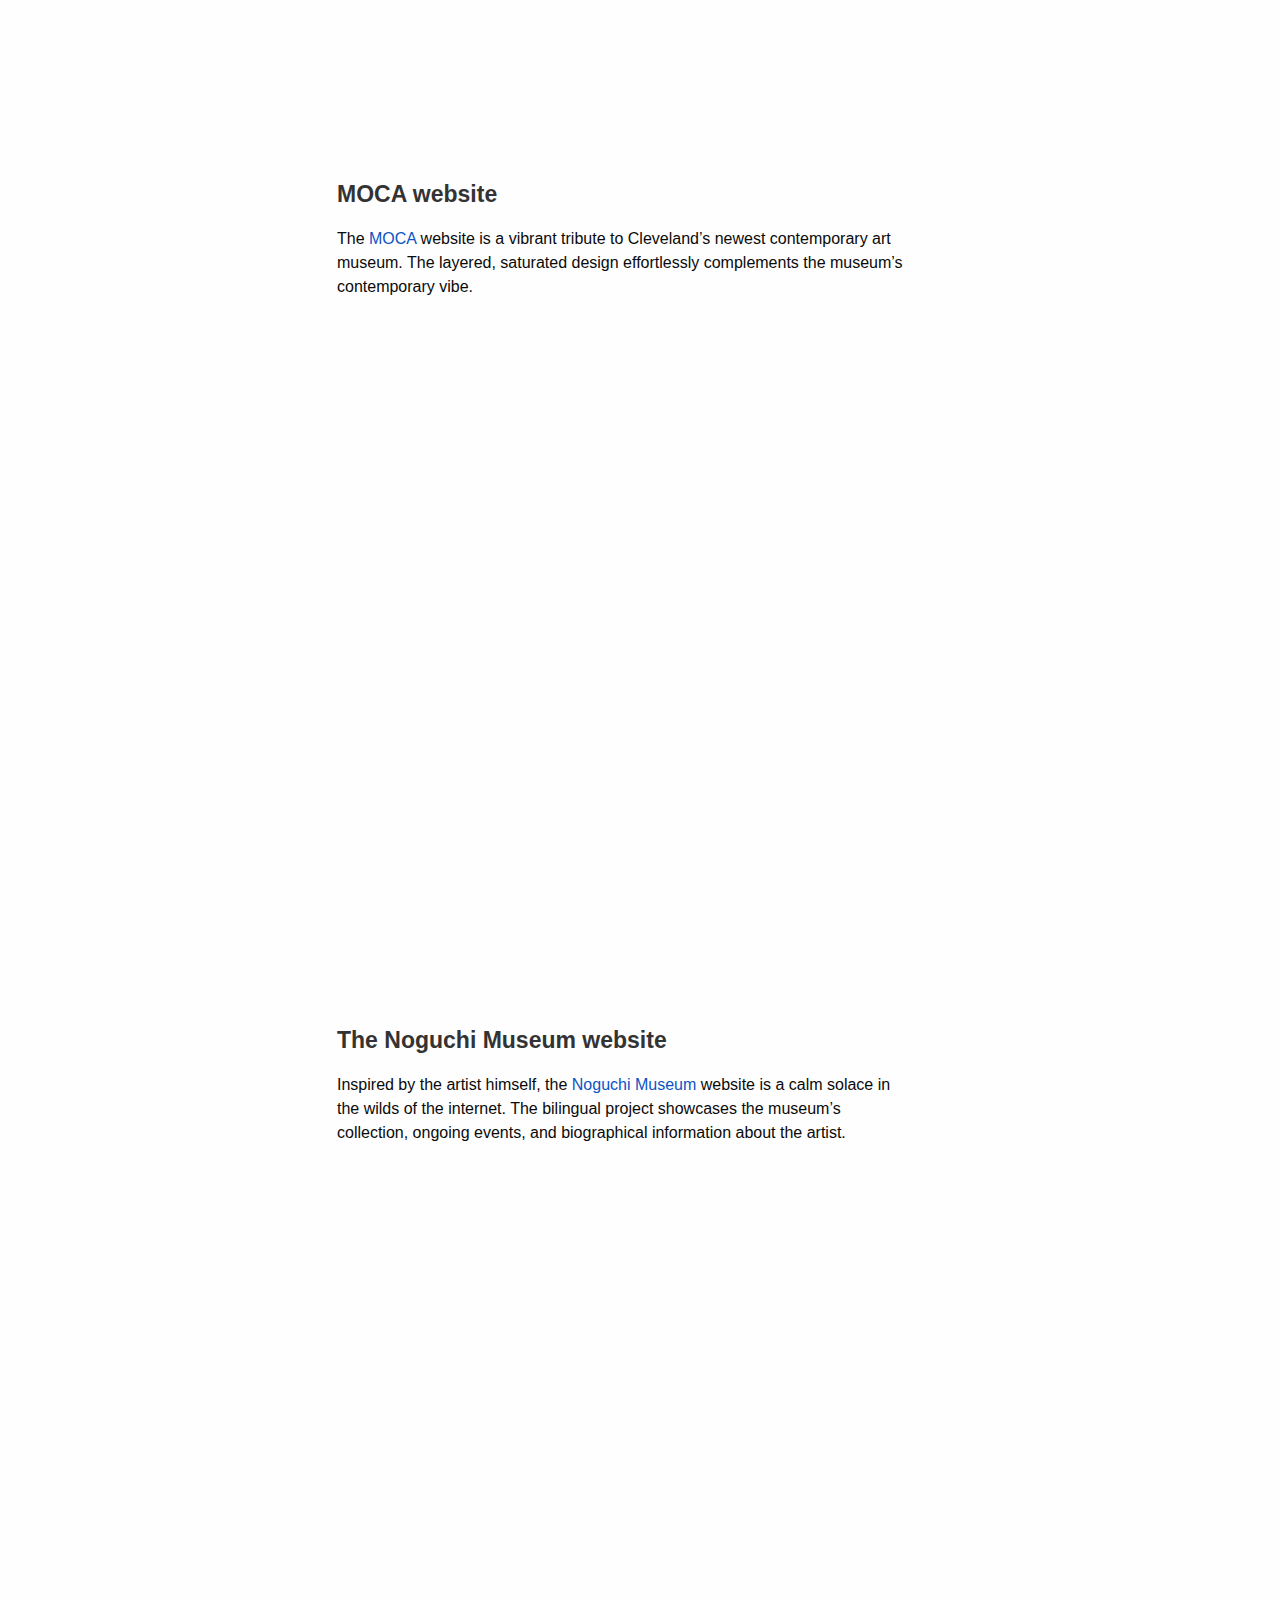
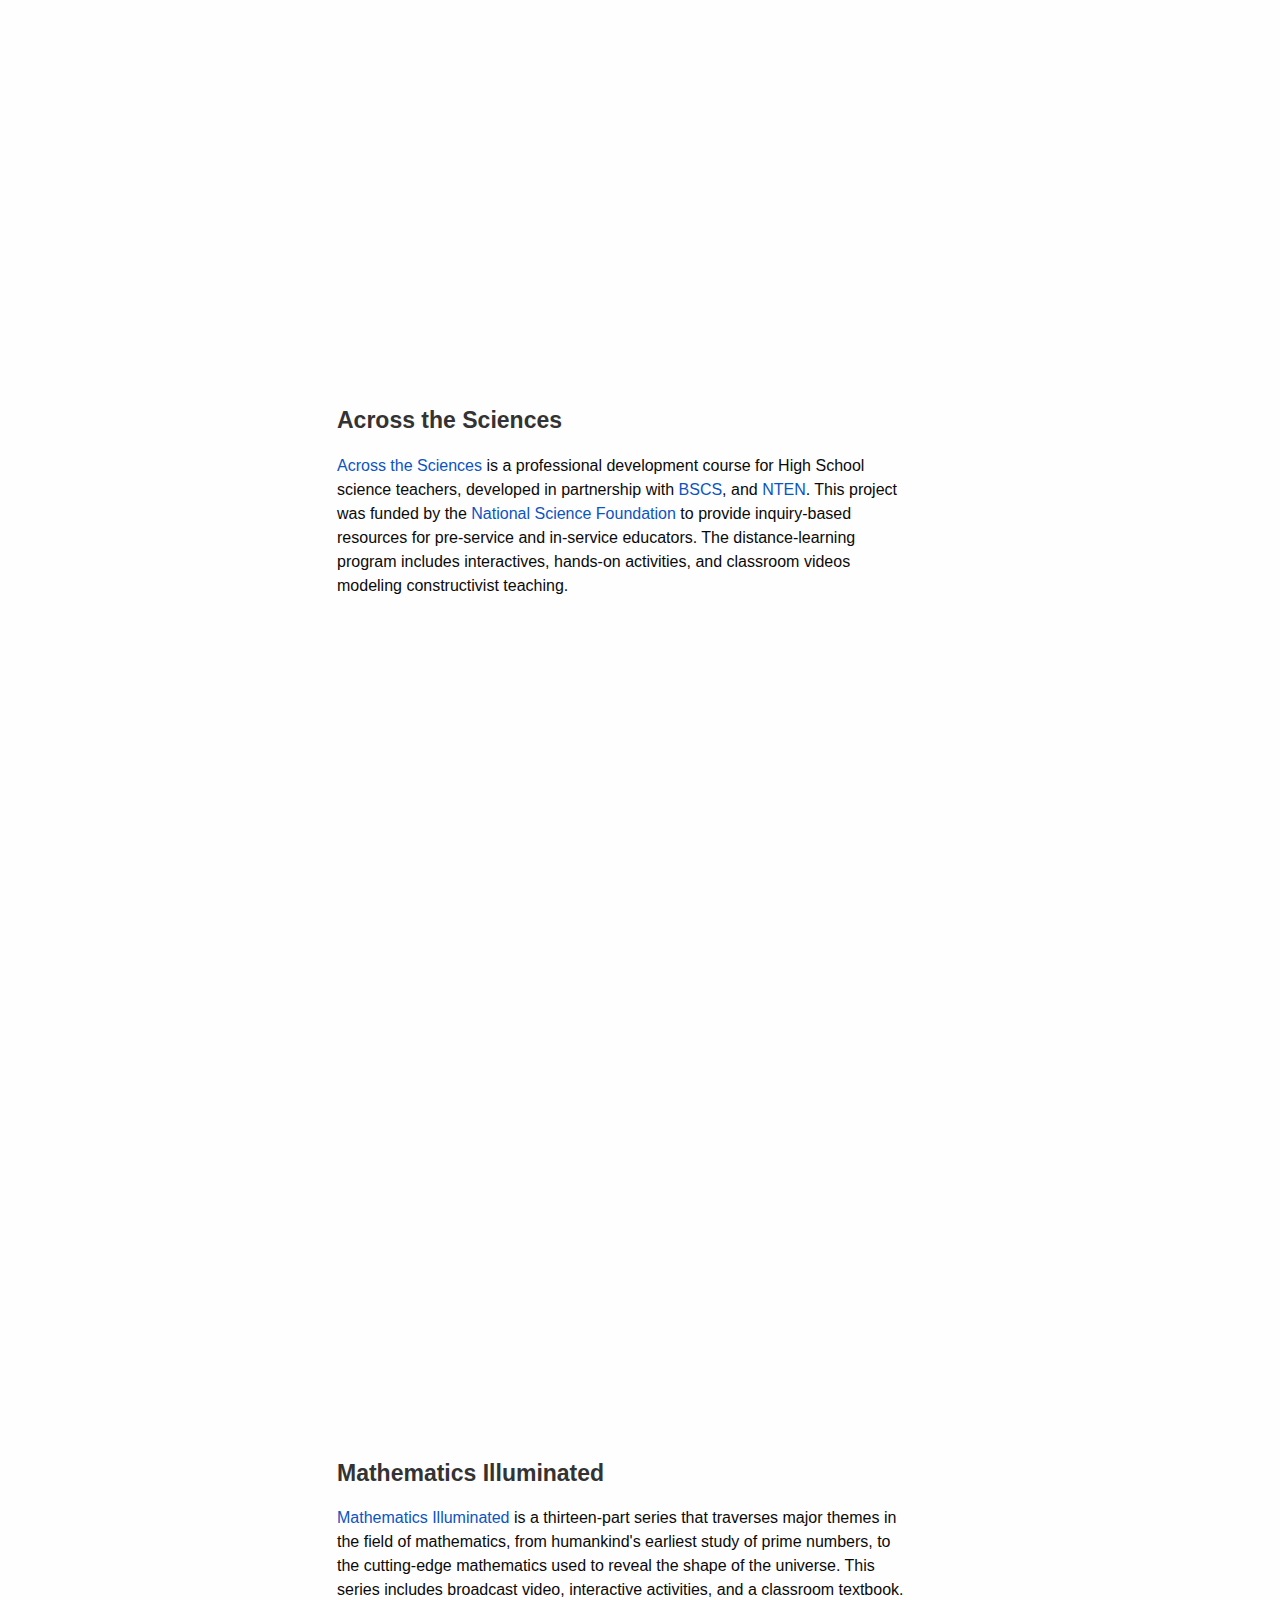
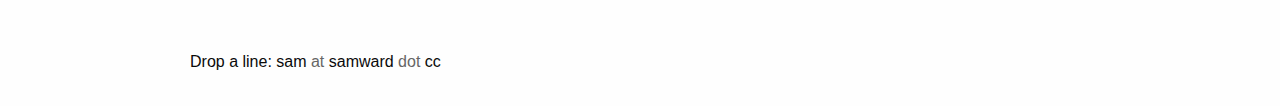
==== commit 9eddd57e: "fixed typo" ====
--- a/index.html
+++ b/index.html
@@ -44,7 +44,7 @@
 			<div class="project">
 				<div class="project_image"><img src="images/iftf.png"></div>
 				<div class="project_contents"><h3>IFTF Foresight Maps</h3>
-					The <a href="http://www.iftf.org/home/">Institute for the Future</a> produces “foresight maps” based on their research. This tool translates IFTF's print maps into an interactive experience. Users can explore, filter, and add to the data to better understand our complex futures. Using D3.js to power the visualitions allows authors to quickly experiment with a variety of visualization models for each project.
+					The <a href="http://www.iftf.org/home/">Institute for the Future</a> produces “foresight maps” based on their research. This tool translates IFTF's print maps into an interactive experience. Users can explore, filter, and add to the data to better understand our complex futures. Using D3.js to power the visualizations allows authors to quickly experiment with a variety of visualization models for each project.
 				</div>
 			</div>
 		</div>
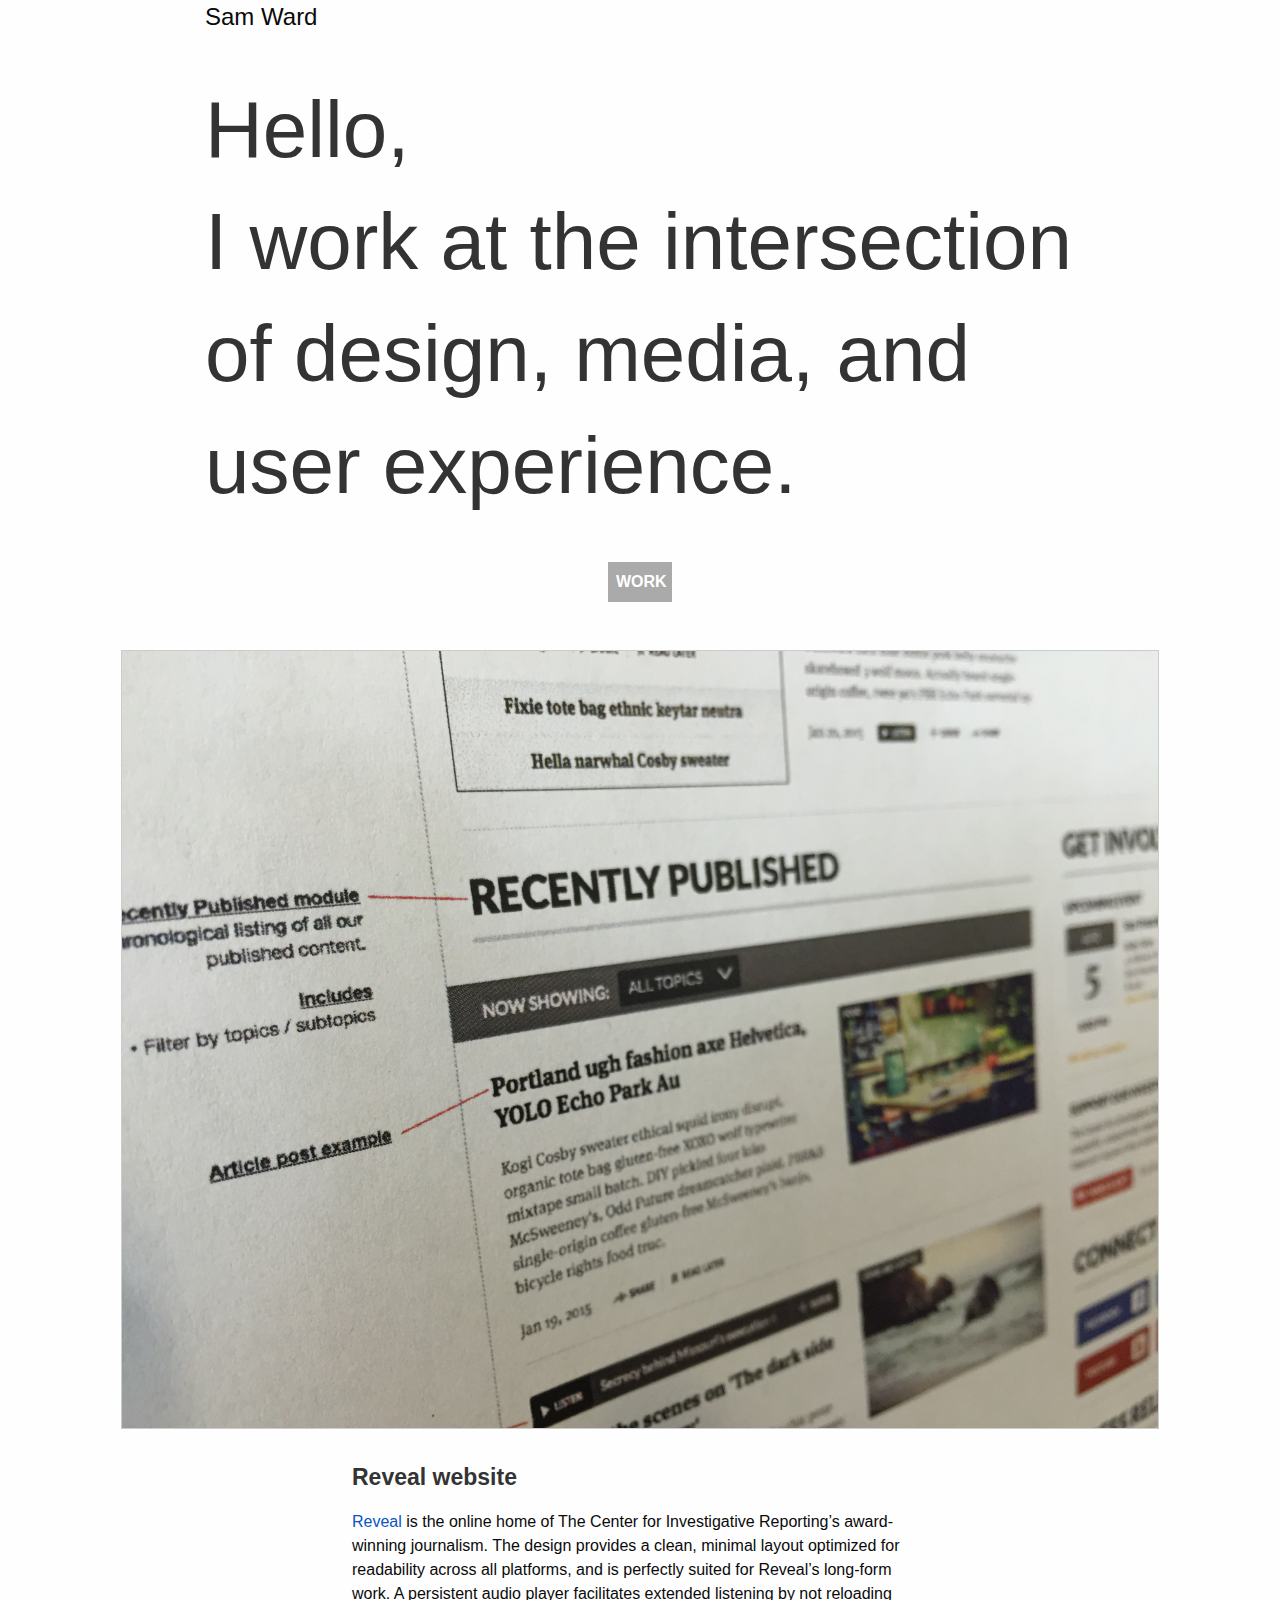
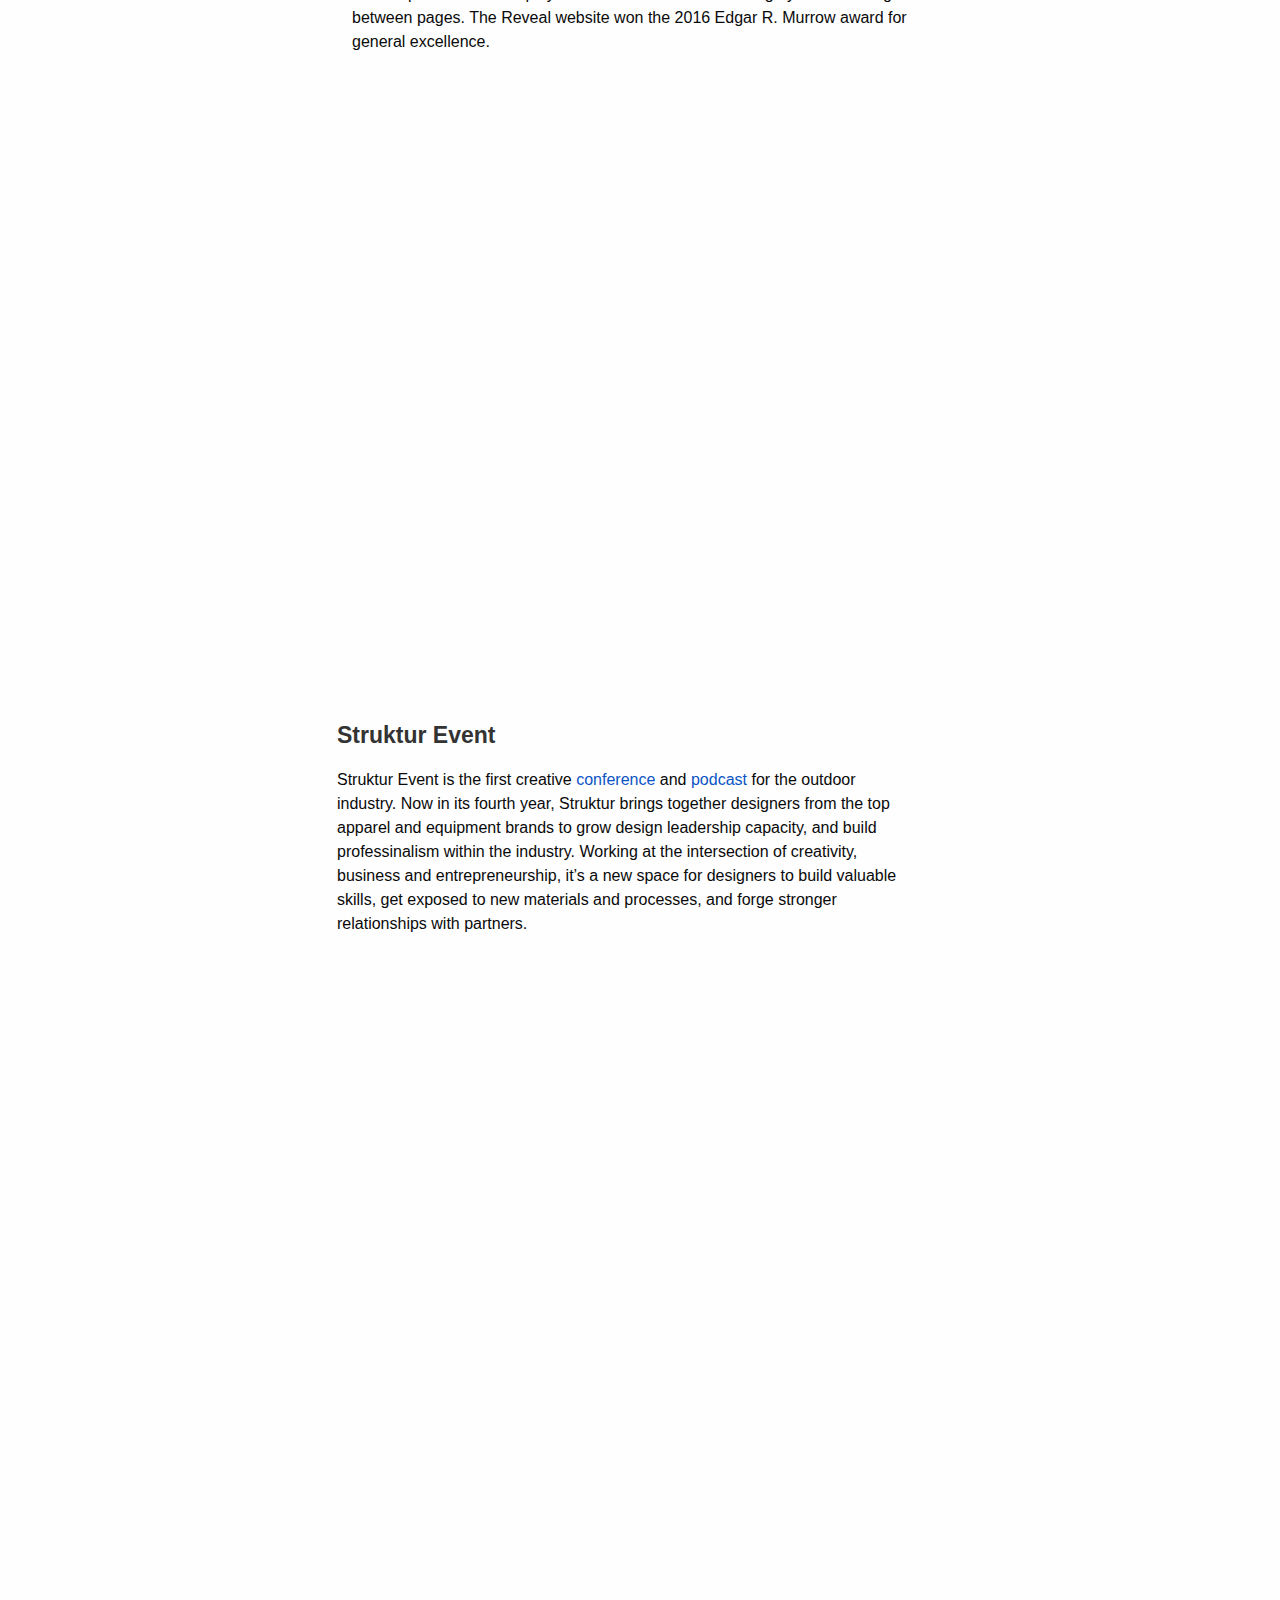
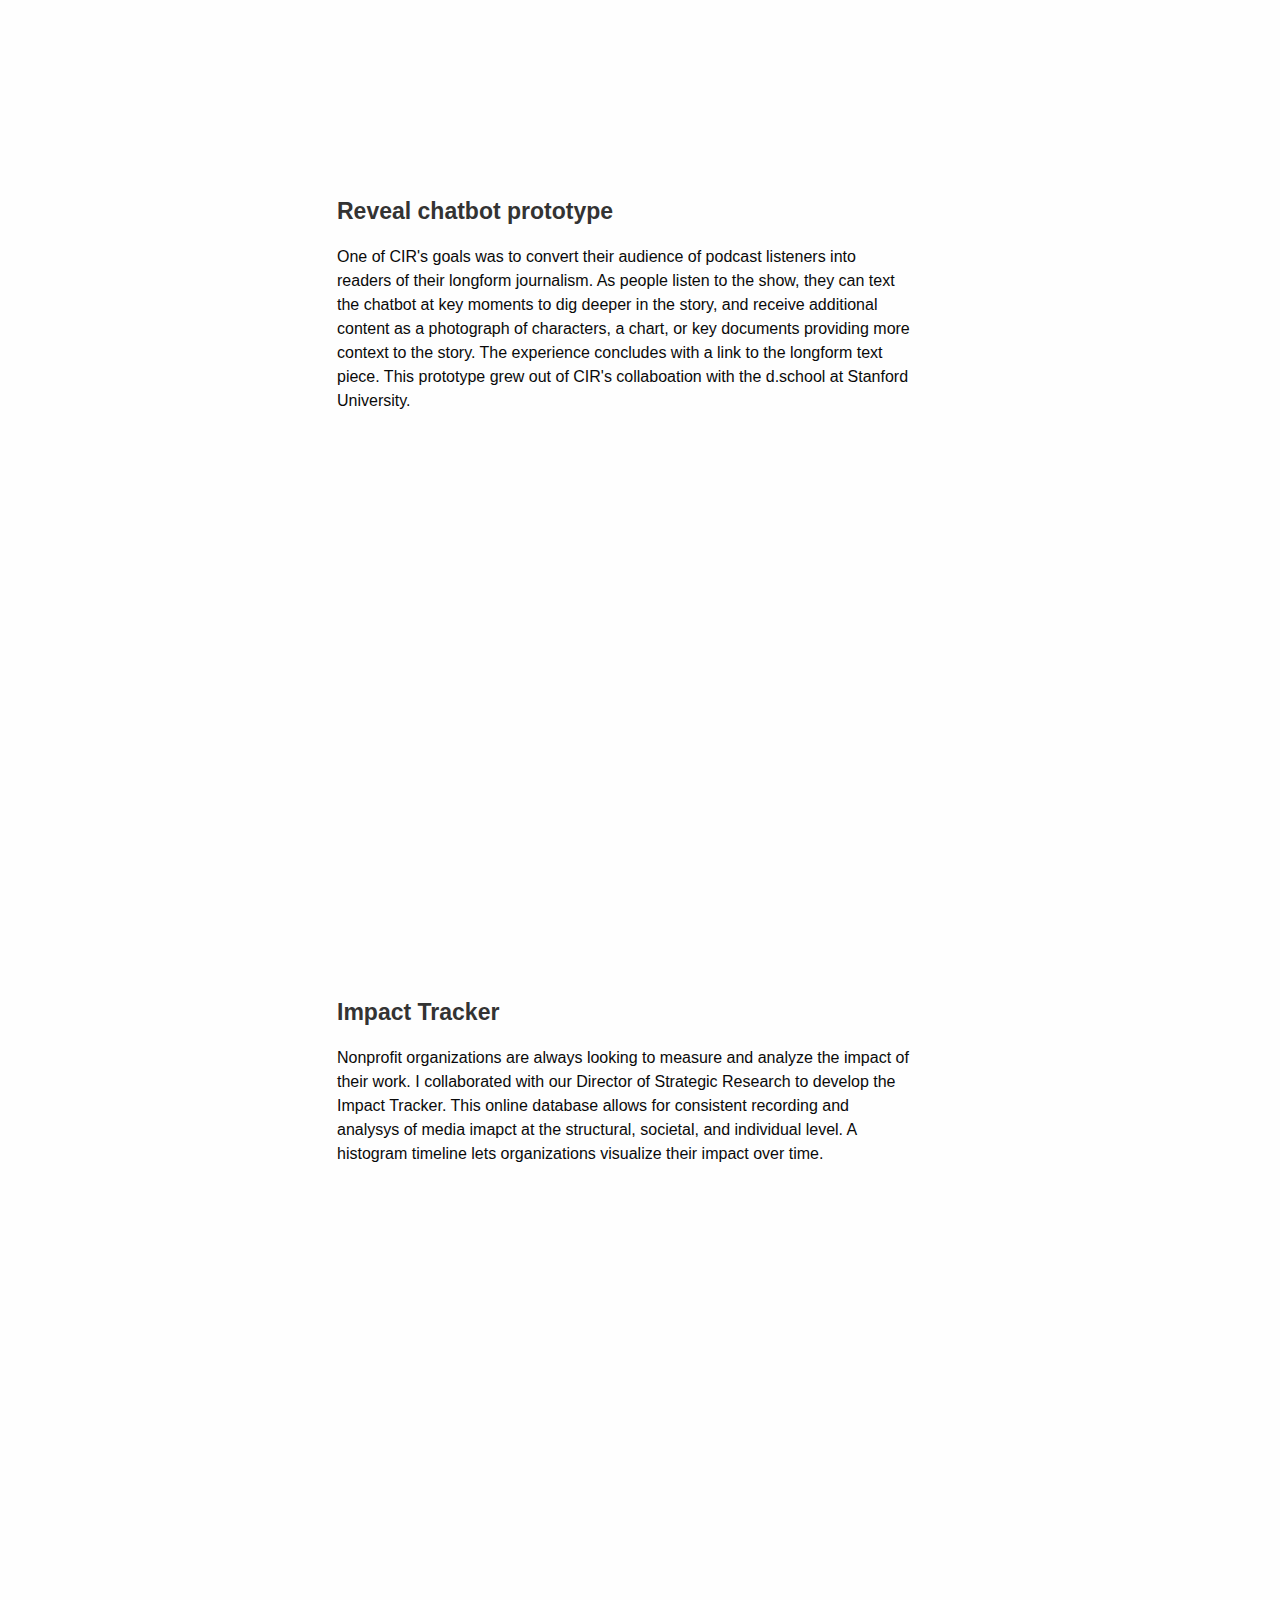
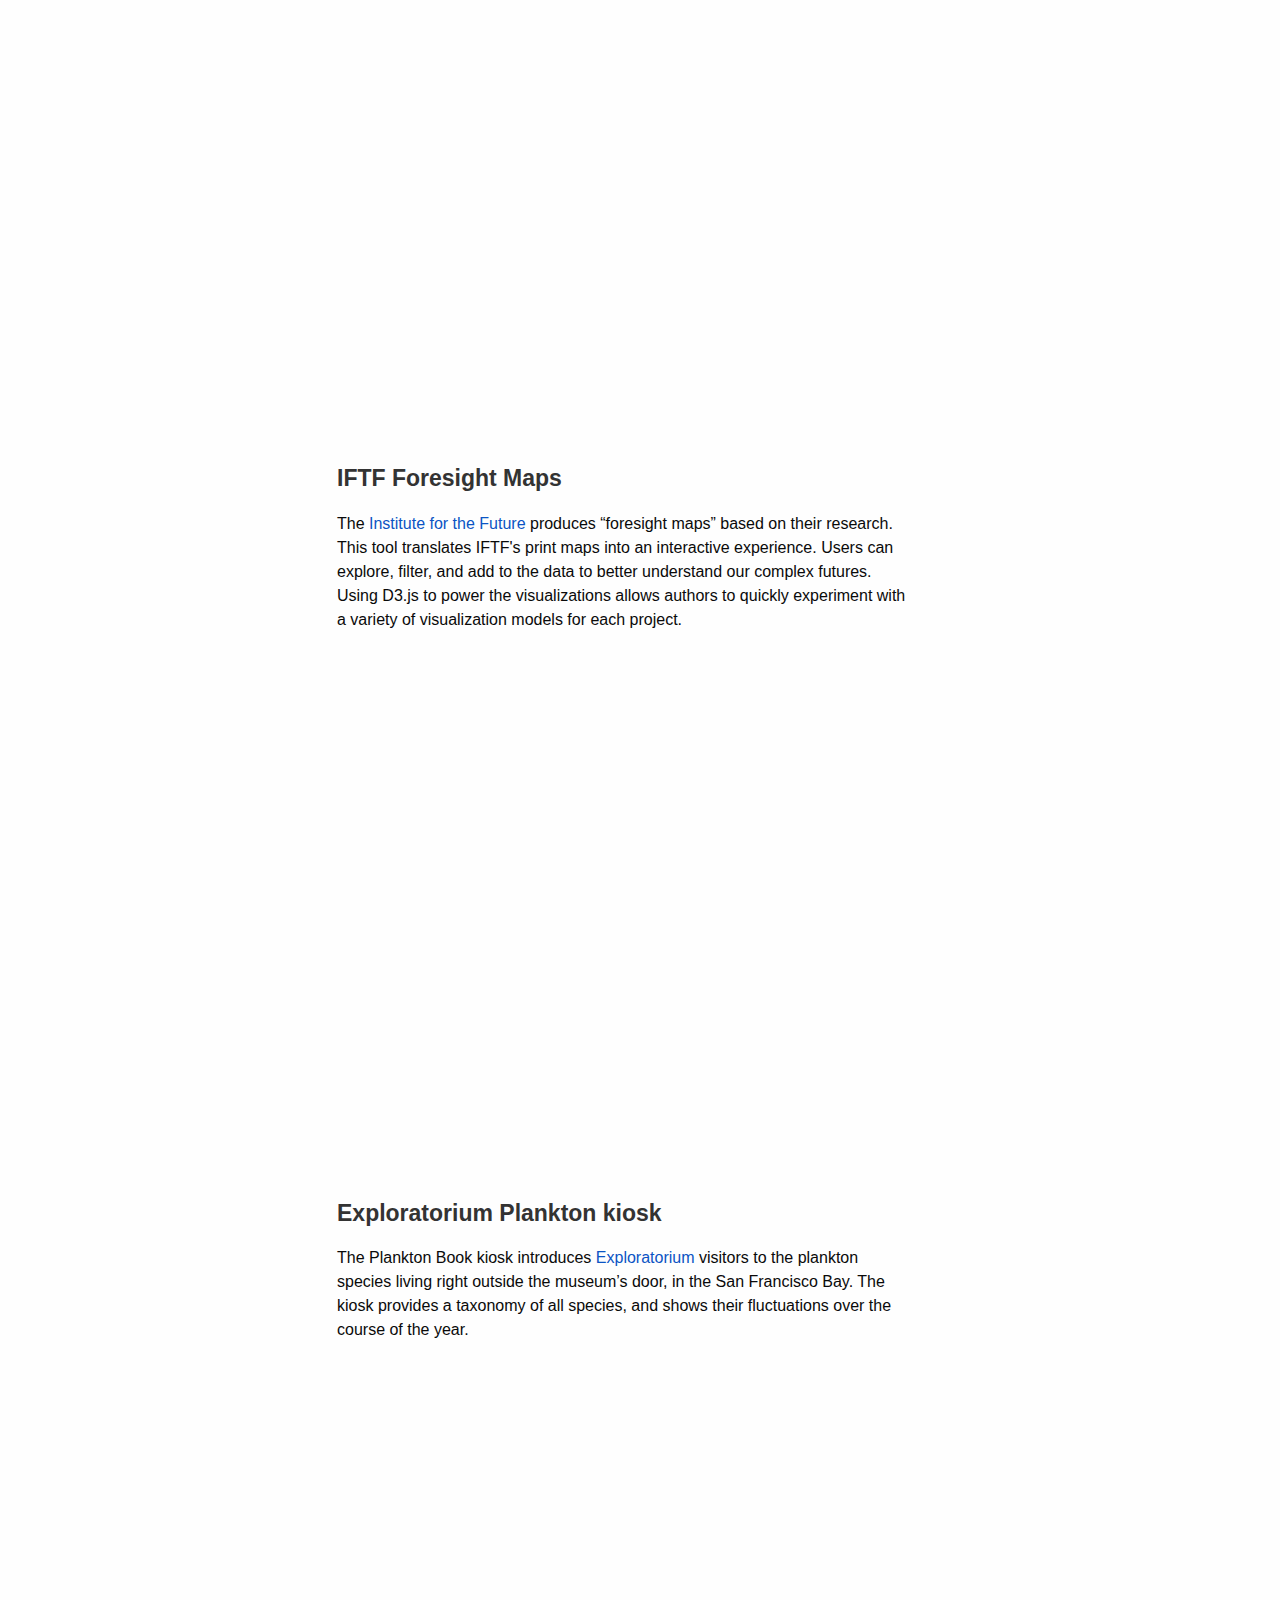
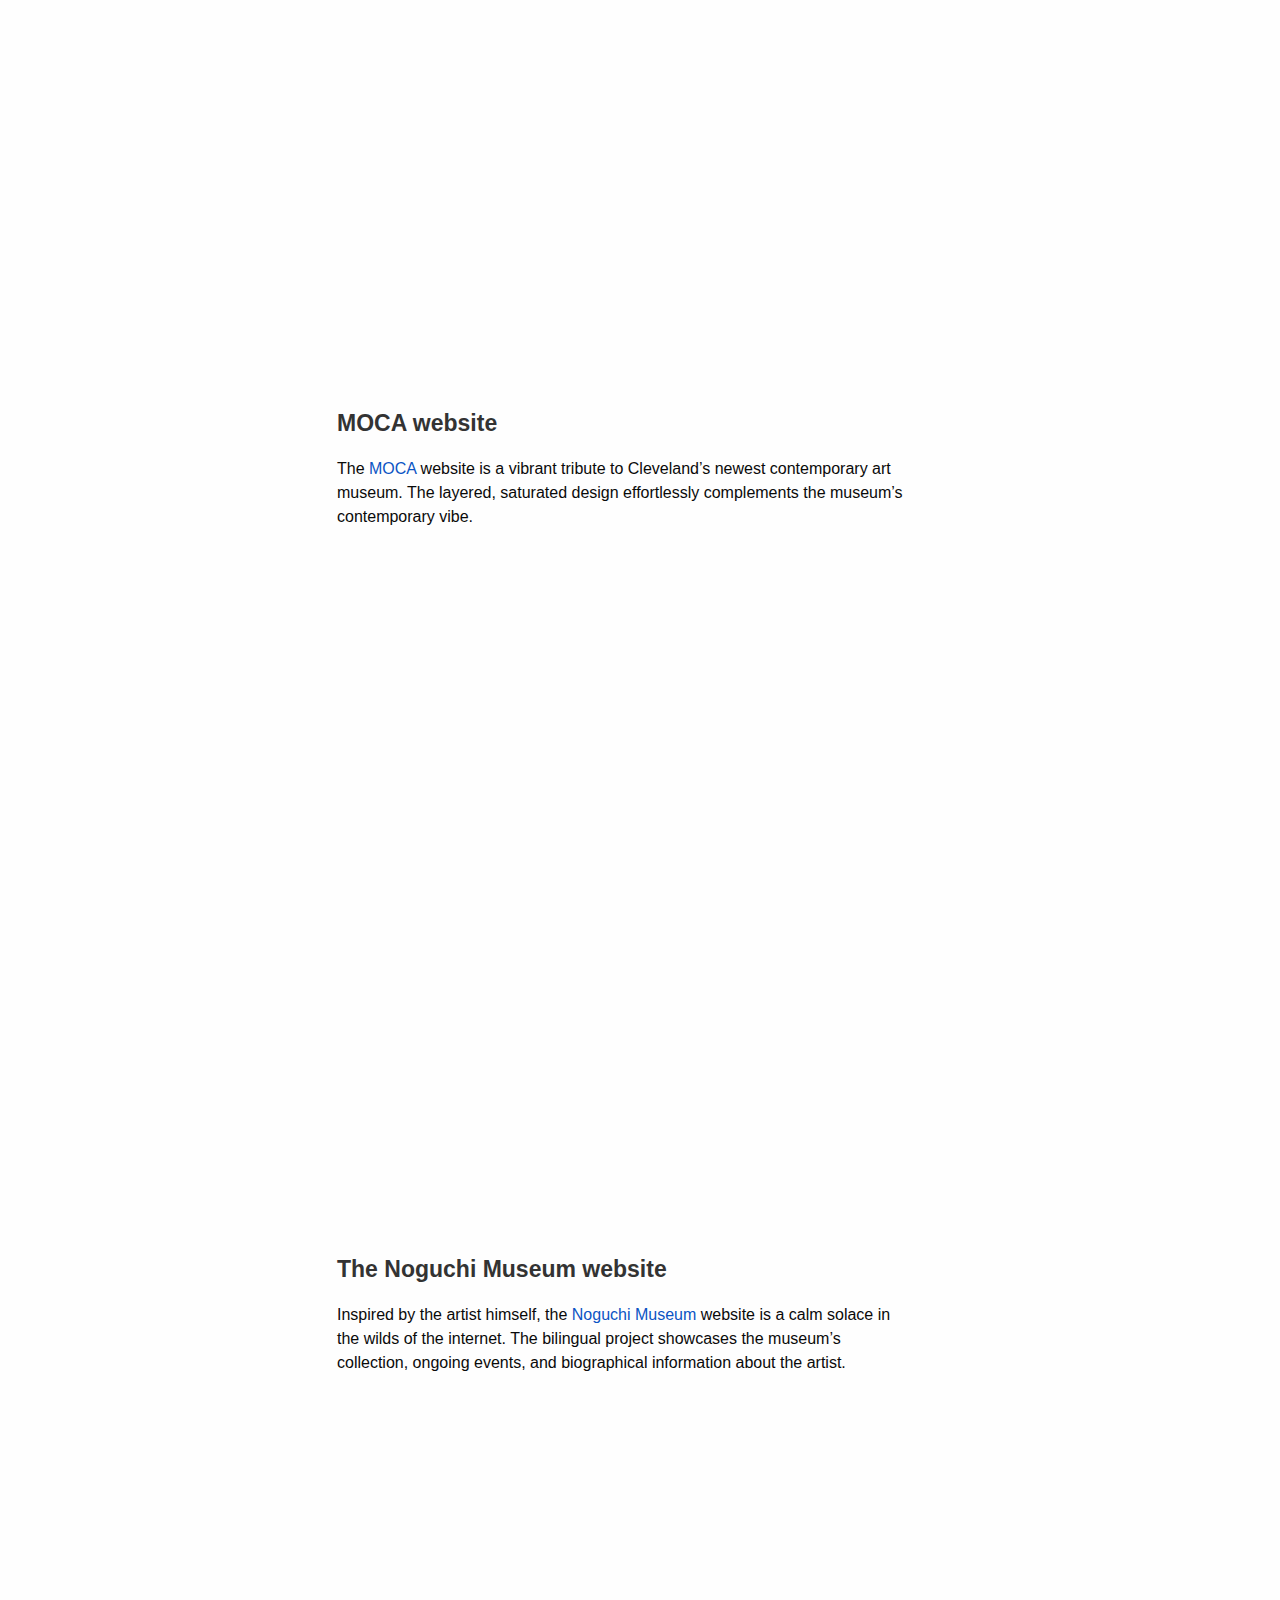
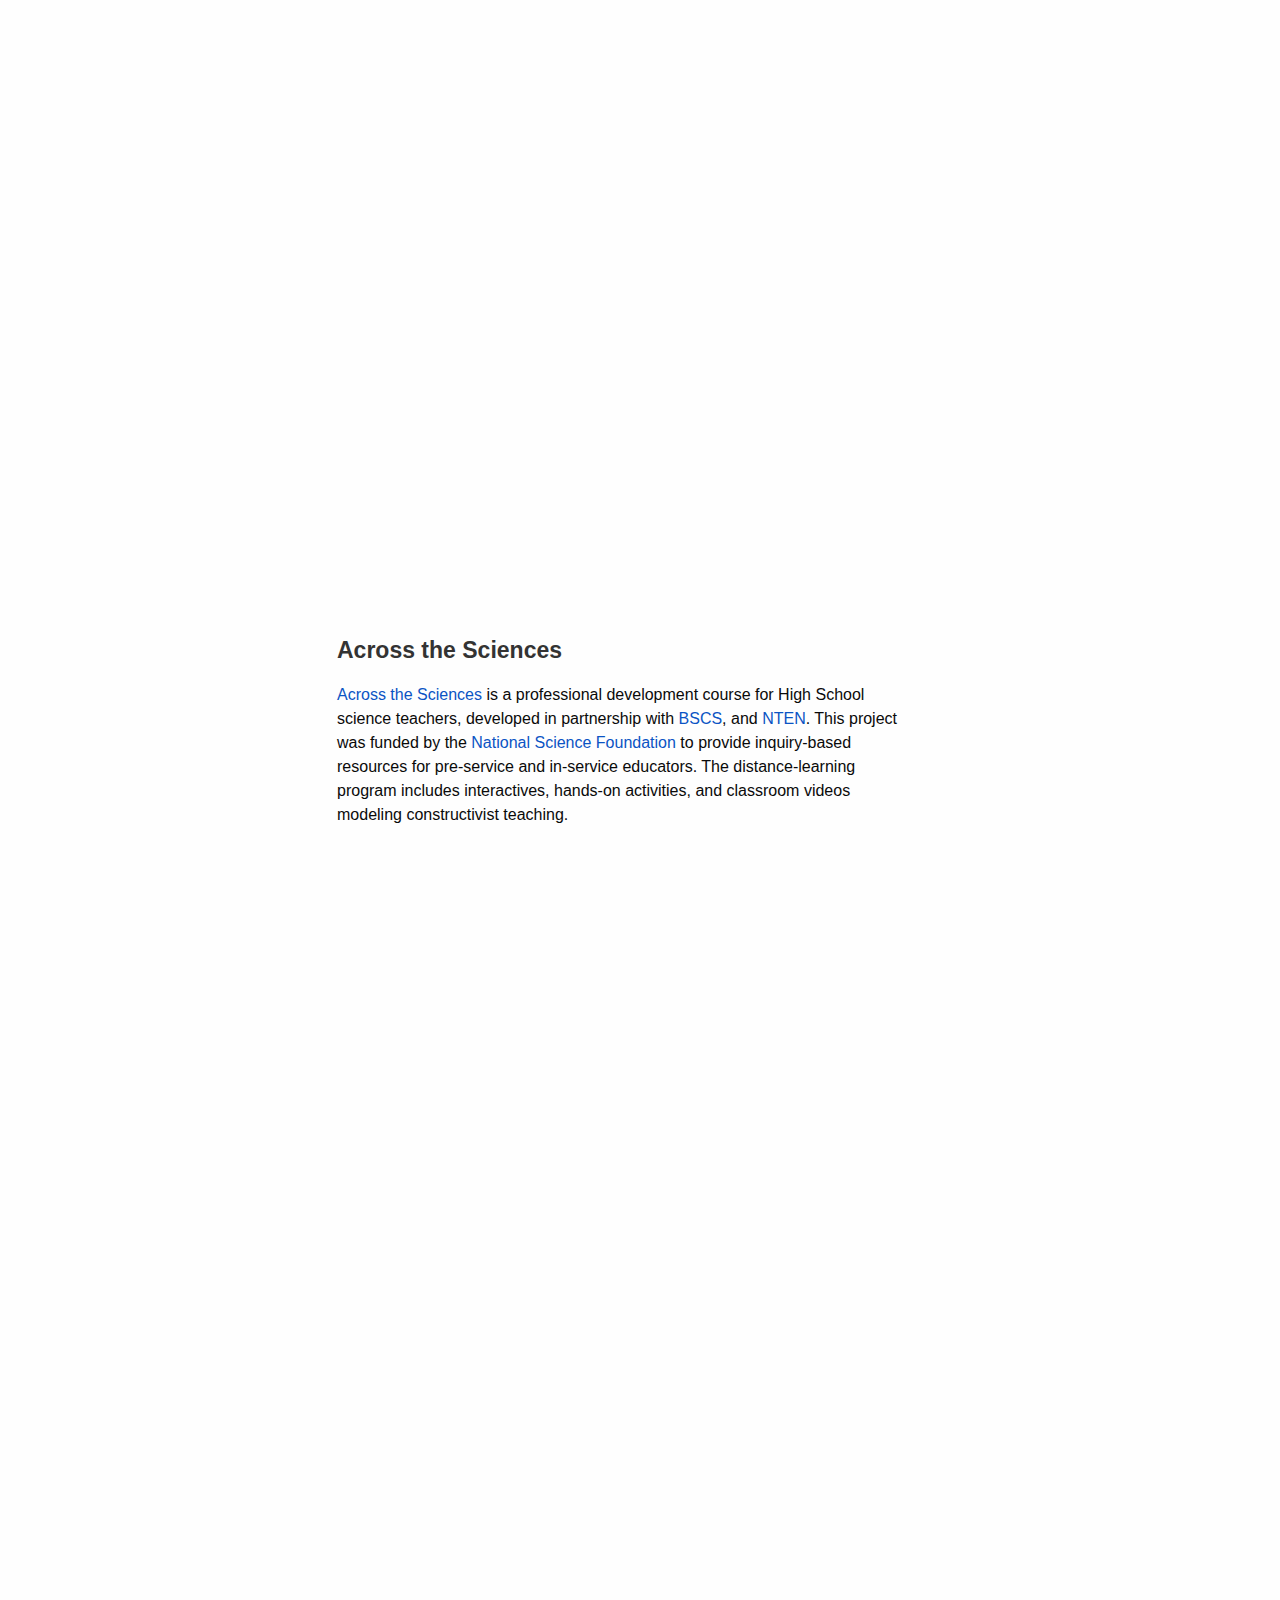
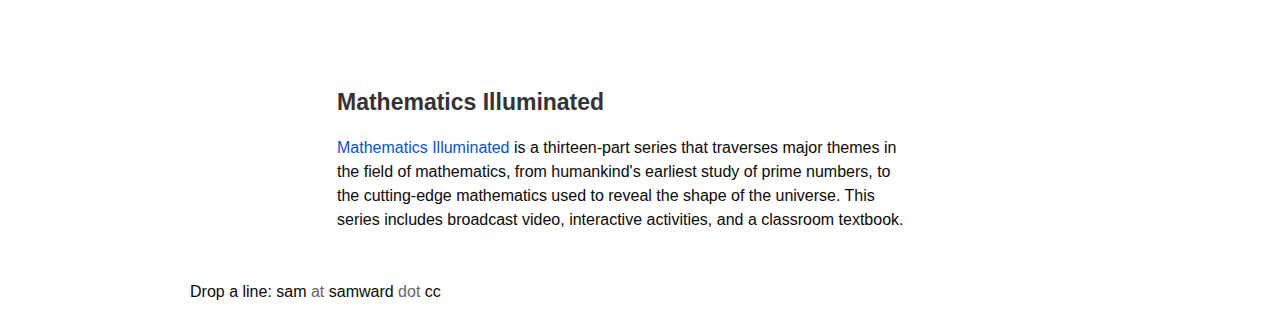
==== commit 2efc9204: "added new projects" ====
--- a/index.html
+++ b/index.html
@@ -35,6 +35,26 @@
 				<div class="project_image"><img src="images/struktur.jpg"></div>
 				<div class="project_contents"><h3>Struktur Event</h3>
 					Struktur Event is the first creative <a href="http://strukturevent.com" target="_blank">conference</a> and <a href="http://strukturevent.com/podcast-2" target="_blank">podcast</a> for the outdoor industry. Now in its fourth year, Struktur brings together designers from the top apparel and equipment brands to grow design leadership capacity, and build professinalism within the industry. Working at the intersection of creativity, business and entrepreneurship, it’s a new space for designers to build valuable skills, get exposed to new materials and processes, and forge stronger relationships with partners.
+				</div>
+			</div>
+		</div>
+	</div>
+		<div class="row">
+		<div class="small-11 small-centered large-centered columns">
+			<div class="project">
+				<div class="project_image"><img src="images/chatbot.png"></div>
+				<div class="project_contents"><h3>Reveal chatbot prototype</h3>
+					One of CIR's goals was to convert their audience of podcast listeners into readers of their longform journalism. As people listen to the show, they can text the chatbot at key moments to dig deeper in the story, and receive additional content as a photograph of characters, a chart, or key documents providing more context to the story. The experience concludes with a link to the longform text piece. This prototype grew out of CIR's collaboation with the d.school at Stanford University.  
+				</div>
+			</div>
+		</div>
+	</div>
+		<div class="row">
+		<div class="small-11 small-centered large-centered columns">
+			<div class="project">
+				<div class="project_image"><img src="images/impact.png"></div>
+				<div class="project_contents"><h3>Impact Tracker</h3>
+					Nonprofit organizations are always looking to measure and analyze the impact of their work. I collaborated with our Director of Strategic Research to develop the Impact Tracker. This online database allows for consistent recording and analysys of media imapct at the structural, societal, and individual level. A histogram timeline lets organizations visualize their impact over time.
 				</div>
 			</div>
 		</div>
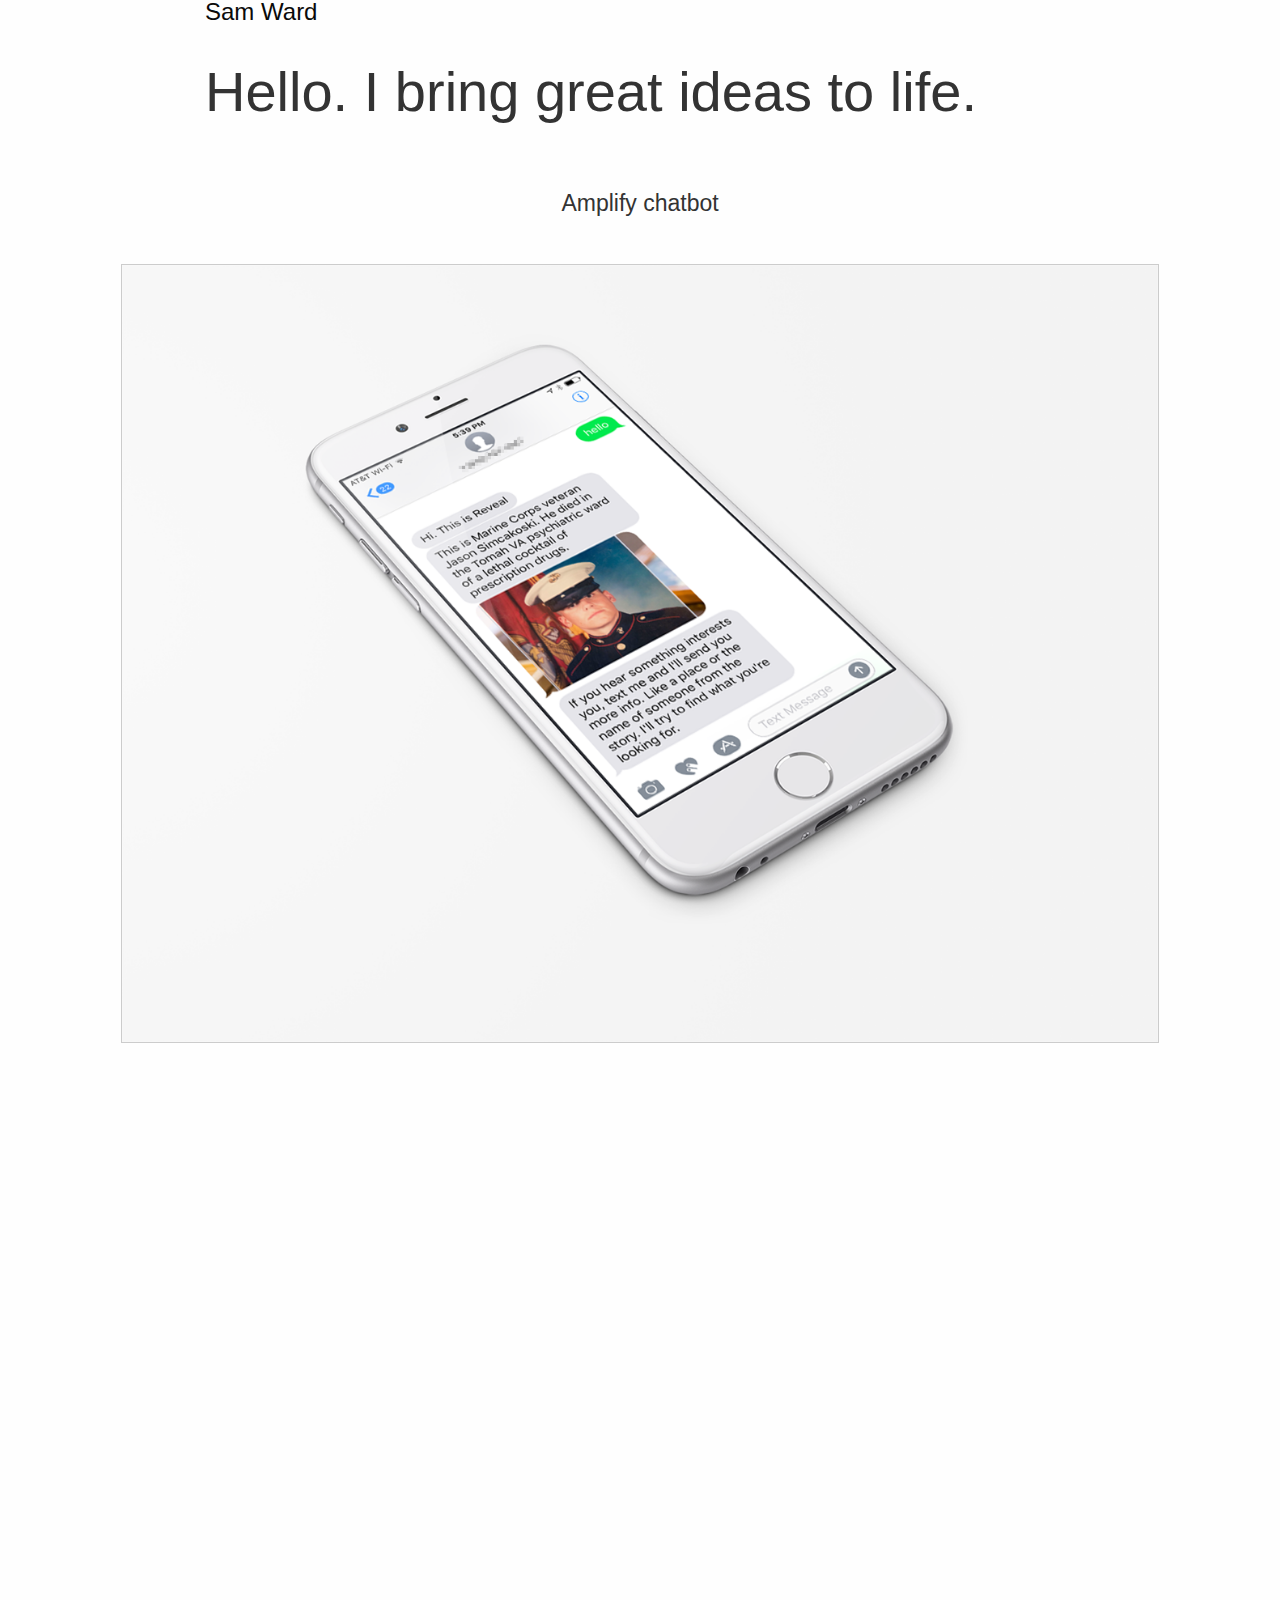
==== commit 5f6c932c: "updated from live site" ====
--- a/index.html
+++ b/index.html
@@ -6,121 +6,94 @@
     <meta name="viewport" content="width=device-width, initial-scale=1.0">
     <title>Sam Ward</title>
     <link rel="stylesheet" href="css/foundation.css">
-    <link rel="stylesheet" href="css/app.css">
+    <link rel="stylesheet" href="css/app.css">    
   </head>
   <body>
     <div class="row">
      	<div class="small-9 small-centered large-centered columns"><h2>Sam Ward</h2></div>
     </div>
 	<div class="row intro">
-  		<div class="small-9 small-centered large-centered columns"><h1>Hello,<br>
-			I work at the intersection of design, media, and user experience.</h1>
+  		<div class="small-9 small-centered large-centered columns"><h1>Hello. I bring great ideas to life.</h1>
 		</div>
-	</div>
-	<div class="row">
-  		<div class="small-9 small-centered large-centered columns"><div class="timeline-label">WORK</div></div>
 	</div>
 	<div class="row">
 		<div class="small-11 small-centered large-centered columns">
 			<div class="project">
-				<div class="project_image left"><img src="images/reveal.jpg"></div>
-				<div class="project_contents"><h3>Reveal website</h3>
-					<a href="https://www.revealnews.org/" target="_blank">Reveal</a> is the online home of The Center for Investigative Reporting’s award-winning journalism. The design provides a clean, minimal layout optimized for readability across all platforms, and is perfectly suited for Reveal’s long-form work. A persistent audio player facilitates extended listening by not reloading between pages. The Reveal website won the 2016 Edgar R. Murrow award for general excellence.
+				<div class="project_contents" id="amplify"><h3>Amplify chatbot</h3></div>
+				<div class="project_image"><a href="amplify.html"><img src="images/chatbot.png"></a></div>
+			</div>
+		</div>
+	<div class="row">
+		<div class="small-11 small-centered large-centered columns">
+			<div class="project">
+				<div class="project_contents" id="exploratorium"><h3>Exploratorium Plankton kiosk</h3></div>
+				<div class="project_image"><a href="exploratorium.html"><img src="images/explo.png"></a></div>
 			</div>
 		</div>
 	</div>
 	<div class="row">
 		<div class="small-11 small-centered large-centered columns">
 			<div class="project">
-				<div class="project_image"><img src="images/struktur.jpg"></div>
-				<div class="project_contents"><h3>Struktur Event</h3>
-					Struktur Event is the first creative <a href="http://strukturevent.com" target="_blank">conference</a> and <a href="http://strukturevent.com/podcast-2" target="_blank">podcast</a> for the outdoor industry. Now in its fourth year, Struktur brings together designers from the top apparel and equipment brands to grow design leadership capacity, and build professinalism within the industry. Working at the intersection of creativity, business and entrepreneurship, it’s a new space for designers to build valuable skills, get exposed to new materials and processes, and forge stronger relationships with partners.
-				</div>
-			</div>
-		</div>
-	</div>
-		<div class="row">
-		<div class="small-11 small-centered large-centered columns">
-			<div class="project">
-				<div class="project_image"><img src="images/chatbot.png"></div>
-				<div class="project_contents"><h3>Reveal chatbot prototype</h3>
-					One of CIR's goals was to convert their audience of podcast listeners into readers of their longform journalism. As people listen to the show, they can text the chatbot at key moments to dig deeper in the story, and receive additional content as a photograph of characters, a chart, or key documents providing more context to the story. The experience concludes with a link to the longform text piece. This prototype grew out of CIR's collaboation with the d.school at Stanford University.  
-				</div>
-			</div>
-		</div>
-	</div>
-		<div class="row">
-		<div class="small-11 small-centered large-centered columns">
-			<div class="project">
-				<div class="project_image"><img src="images/impact.png"></div>
-				<div class="project_contents"><h3>Impact Tracker</h3>
-					Nonprofit organizations are always looking to measure and analyze the impact of their work. I collaborated with our Director of Strategic Research to develop the Impact Tracker. This online database allows for consistent recording and analysys of media imapct at the structural, societal, and individual level. A histogram timeline lets organizations visualize their impact over time.
-				</div>
+				<div class="project_contents" id="iftf"><h3>Institute for the Future foresight maps</h3></div>
+				<div class="project_image"><a href="iftf.html"><img src="images/iftf_live.png"></a></div>
 			</div>
 		</div>
 	</div>
 	<div class="row">
 		<div class="small-11 small-centered large-centered columns">
 			<div class="project">
-				<div class="project_image"><img src="images/iftf.png"></div>
-				<div class="project_contents"><h3>IFTF Foresight Maps</h3>
-					The <a href="http://www.iftf.org/home/">Institute for the Future</a> produces “foresight maps” based on their research. This tool translates IFTF's print maps into an interactive experience. Users can explore, filter, and add to the data to better understand our complex futures. Using D3.js to power the visualizations allows authors to quickly experiment with a variety of visualization models for each project.
-				</div>
+				<div class="project_contents" id="reveal"><h3>Reveal website</h3></div>
+				<div class="project_image left"><a href="reveal.html"><img src="images/reveal.jpg"></a></div>
+				
+		</div>
+	</div>
+	<div class="row">
+		<div class="small-11 small-centered large-centered columns">
+			<div class="project">
+				<div class="project_contents" id="reveal"><h3>Natural History Museum of Utah Trailhead to Utah</h3></div>
+				<div class="project_image left"><a href="nhmu.html"><img src="images/trilobite.jpg"></a></div>
+				
+		</div>
+	</div>
+	<div class="row">
+		<div class="small-11 small-centered large-centered columns">
+			<div class="project">
+				<div class="project_contents" id="struktur"><h3>Struktur Event design conference</h3></div>
+				<div class="project_image"><a href="struktur.html"><img src="images/struktur.jpg"></a></div>
+
+			</div>
+		</div>
+	</div>
+	</div>
+		<div class="row">
+		<div class="small-11 small-centered large-centered columns">
+			<div class="project">
+				<div class="project_contents" id="impact"><h3>Impact Tracker dashboard</h3></div>
+				<div class="project_image"><a href="impact.html"><img src="images/tracker.png"></a></div>
+
+			</div>
+		</div>
+	</div>
+
+		<div class="row">
+		<div class="small-11 small-centered large-centered columns">
+			<div class="project">
+				<div class="project_contents" id="moca"><h3>MOCA website</h3></div>
+				<div class="project_image"><a href="moca.html"><img src="images/moca.jpg"></a></div>
 			</div>
 		</div>
 	</div>
 	<div class="row">
 		<div class="small-11 small-centered large-centered columns">
 			<div class="project">
-				<div class="project_image"><img src="images/explo.png"></div>
-				<div class="project_contents"><h3>Exploratorium Plankton kiosk</h3>
-					The Plankton Book kiosk introduces <a href="https://www.exploratorium.edu/">Exploratorium</a> visitors to the plankton species living right outside the museum’s door, in the San Francisco Bay. The kiosk provides a taxonomy of all species, and shows their fluctuations  over the course of the year.
-				</div>
-			</div>
-		</div>
-	</div>
-		<div class="row">
-		<div class="small-11 small-centered large-centered columns">
-			<div class="project">
-				<div class="project_image"><img src="images/moca.jpg"></div>
-				<div class="project_contents"><h3>MOCA website</h3>					
-					The <a href="http://mocacleveland.org/">MOCA</a> website is a vibrant tribute to Cleveland’s newest contemporary art museum. The layered, saturated design effortlessly complements the museum’s contemporary vibe.
-				</div>
+				<div class="project_contents" id="noguchi"><h3>The Noguchi Museum website</h3></div>
+				<div class="project_image"><a href="noguchi.html"><img src="images/noguchi.jpg"></a></div>
 			</div>
 		</div>
 	</div>
 	<div class="row">
-		<div class="small-11 small-centered large-centered columns">
-			<div class="project">
-				<div class="project_image"><img src="images/noguchi.jpg"></div>
-				<div class="project_contents"><h3>The Noguchi Museum website</h3>					
-					Inspired by the artist himself, the <a href="http://noguchi.org/">Noguchi Museum</a> website is a calm solace in the wilds of the internet. The bilingual project showcases the museum’s collection, ongoing events, and biographical information about the artist.
-				</div>
-			</div>
+		<div class="small-11 small-centered large-centered columns footer">
 		</div>
-	</div>
-	<div class="row">
-		<div class="small-11 small-centered large-centered columns">
-			<div class="project">
-				<div class="project_image"><img src="images/ats.jpg"></div>
-				<div class="project_contents"><h3>Across the Sciences</h3>
-					<a href="https://bscs.org/ats">Across the Sciences</a> is a professional development course for High School science teachers, developed in partnership with <a href="https://bscs.org">BSCS</a>, and <a href="http://btc.montana.edu/courses/aspx/ntenhome.aspx">NTEN</a>. This project was funded by the <a href="http://www.nsf.gov/">National Science Foundation</a> to provide inquiry-based resources for pre-service and in-service educators. The distance-learning program includes interactives, hands-on activities, and classroom videos modeling constructivist teaching.
-				</div>
-			</div>
-		</div>
-	</div>
-	<div class="row">
-		<div class="small-11 small-centered large-centered columns">
-			<div class="project">
-				<div class="project_image"><img src="images/math-illuminated.jpg"></div>
-				<div class="project_contents"><h3>Mathematics Illuminated</h3>
-					<a href="http://www.learner.org/courses/mathilluminated/">Mathematics Illuminated</a> is a thirteen-part series that traverses major themes in the field of mathematics, from humankind's earliest study of prime numbers, to the cutting-edge mathematics used to reveal the shape of the universe. This series includes broadcast video, interactive activities, and a classroom textbook.
-				</div>
-			</div>
-		</div>
-	</div>
-	<div class="row footer">
-		<div class="small-9 small-centered large-centered columns">Drop a line: sam <span class="footer-symbol">at</span> samward <span class="footer-symbol">dot</span> cc</div>
 	</div>
     <script src="js/vendor/jquery.js"></script>
     <script src="js/vendor/what-input.js"></script>
@@ -139,7 +112,7 @@
 <script type="text/javascript">
       (function(){
         window.sr = ScrollReveal();
-        sr.reveal('.project_image');
+        sr.reveal('.project');
       })();
 </script>
   </body>
--- a/css/app.css
+++ b/css/app.css
@@ -15,12 +15,10 @@
 	font-weight:600;
 }
 .project h3{
-	font-weight:900;
+	font-weight:500;
 	color:#333;
 	text-align: center;
 	margin-bottom: .75em;
-	display: flex;
-	justify-content: space-between;
 }
 .project_contents{
 	margin: 1em;
@@ -39,6 +37,7 @@
 .footer{
 	padding-top: 1em;
 	padding-bottom: 2em;
+	text-align: center;
 }
 .footer-symbol{color:#666;}
 @media screen and (min-width: 40em) {
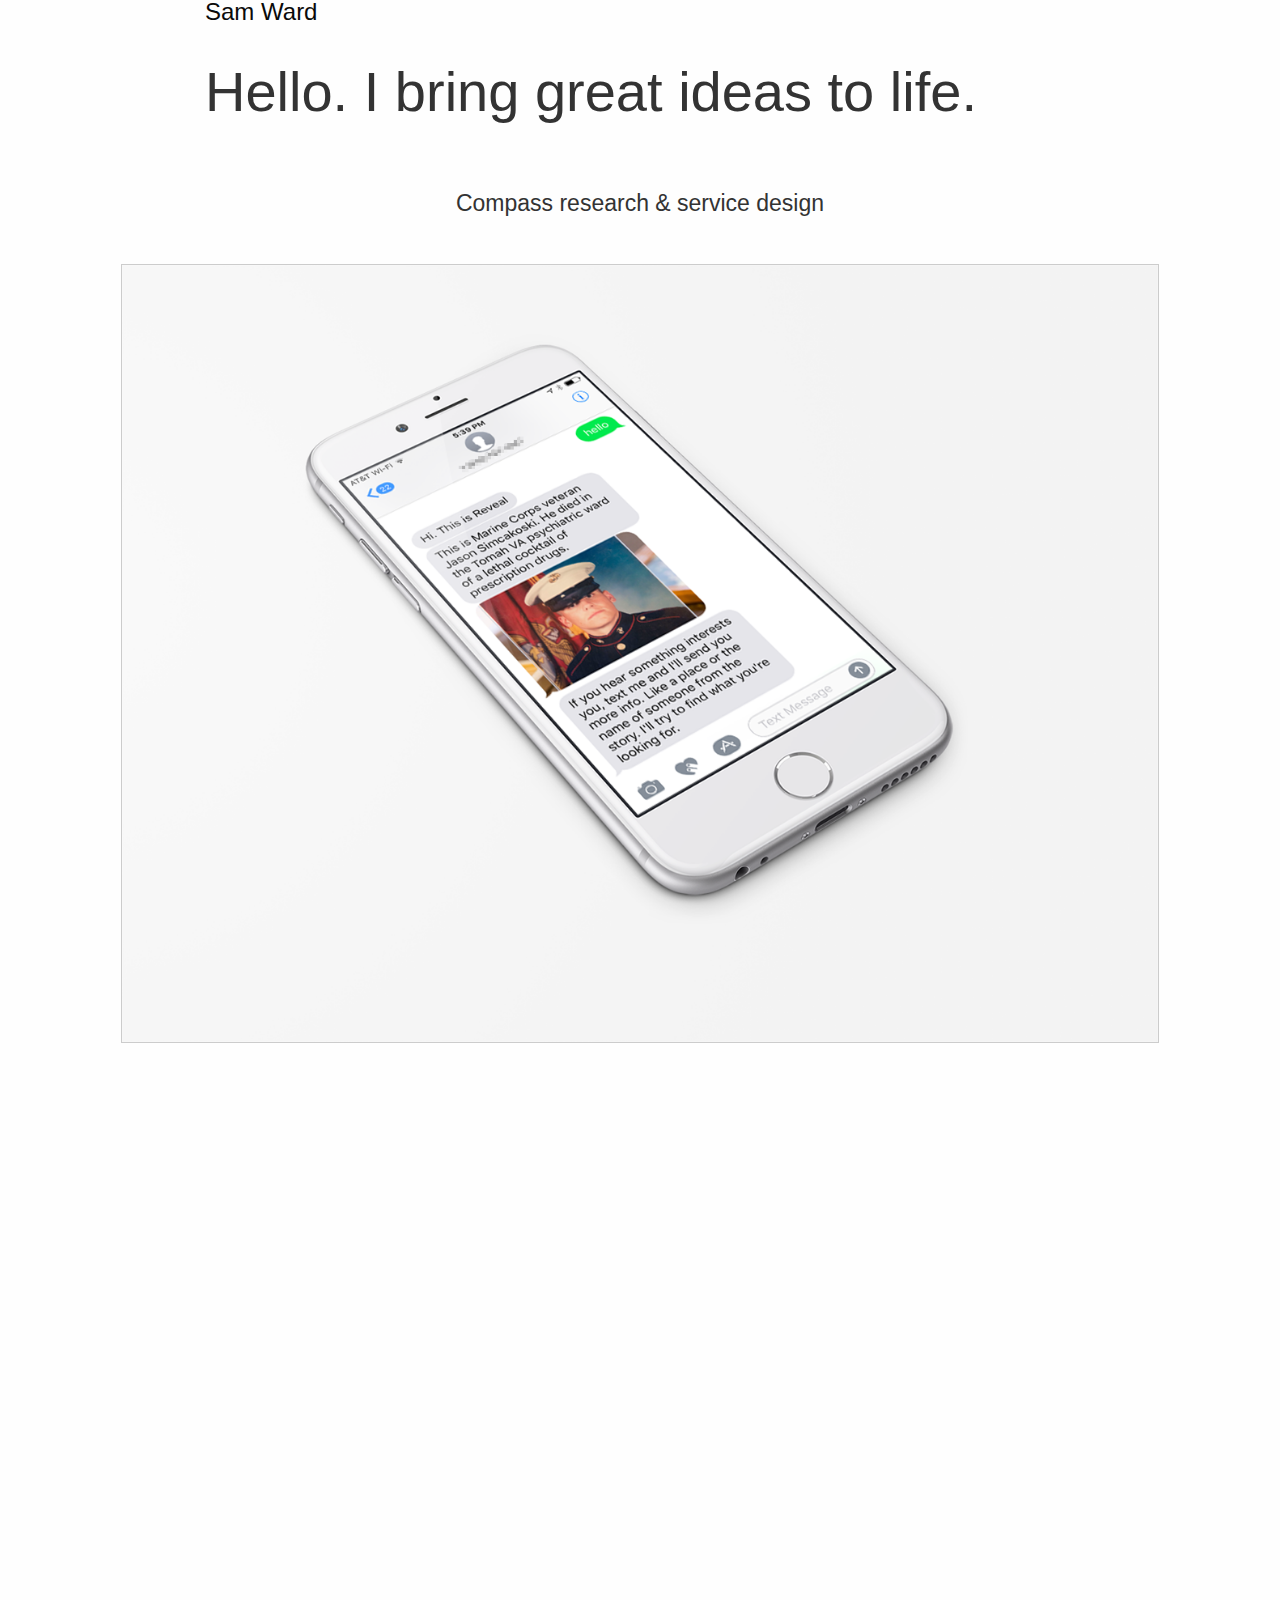
==== commit 71f9d02e: "updates" ====
--- a/index.html
+++ b/index.html
@@ -17,6 +17,13 @@
 		</div>
 	</div>
 	<div class="row">
+		<div class="small-11 small-centered large-centered columns">
+			<div class="project">
+				<div class="project_contents" id="compass"><h3>Compass research & service design</h3></div>
+				<div class="project_image"><a href="compass.html"><img src="images/chatbot.png"></a></div>
+			</div>
+		</div>
+			<div class="row">
 		<div class="small-11 small-centered large-centered columns">
 			<div class="project">
 				<div class="project_contents" id="amplify"><h3>Amplify chatbot</h3></div>
@@ -42,17 +49,8 @@
 	<div class="row">
 		<div class="small-11 small-centered large-centered columns">
 			<div class="project">
-				<div class="project_contents" id="reveal"><h3>Reveal website</h3></div>
-				<div class="project_image left"><a href="reveal.html"><img src="images/reveal.jpg"></a></div>
-				
-		</div>
-	</div>
-	<div class="row">
-		<div class="small-11 small-centered large-centered columns">
-			<div class="project">
 				<div class="project_contents" id="reveal"><h3>Natural History Museum of Utah Trailhead to Utah</h3></div>
 				<div class="project_image left"><a href="nhmu.html"><img src="images/trilobite.jpg"></a></div>
-				
 		</div>
 	</div>
 	<div class="row">
@@ -60,7 +58,6 @@
 			<div class="project">
 				<div class="project_contents" id="struktur"><h3>Struktur Event design conference</h3></div>
 				<div class="project_image"><a href="struktur.html"><img src="images/struktur.jpg"></a></div>
-
 			</div>
 		</div>
 	</div>
@@ -70,11 +67,9 @@
 			<div class="project">
 				<div class="project_contents" id="impact"><h3>Impact Tracker dashboard</h3></div>
 				<div class="project_image"><a href="impact.html"><img src="images/tracker.png"></a></div>
-
 			</div>
 		</div>
 	</div>
-
 		<div class="row">
 		<div class="small-11 small-centered large-centered columns">
 			<div class="project">
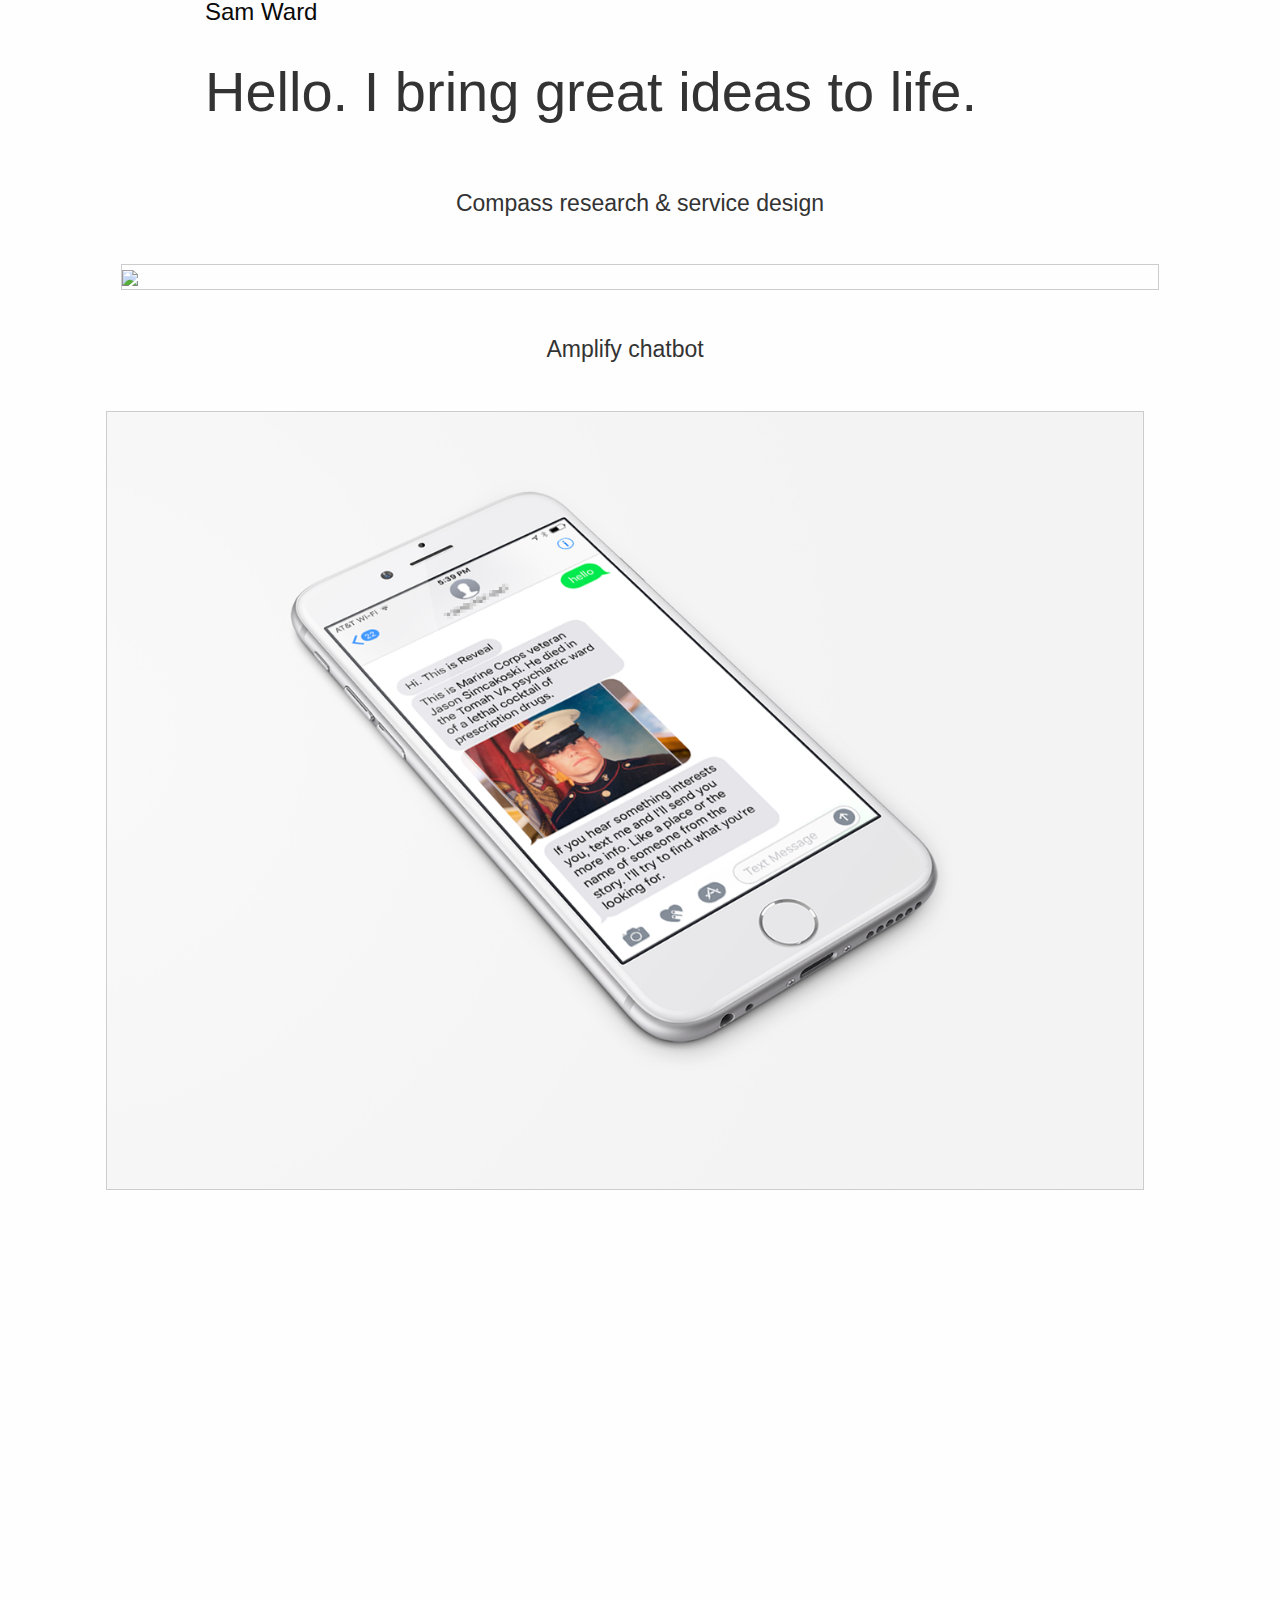
==== commit e183512a: "updates" ====
--- a/index.html
+++ b/index.html
@@ -20,7 +20,7 @@
 		<div class="small-11 small-centered large-centered columns">
 			<div class="project">
 				<div class="project_contents" id="compass"><h3>Compass research & service design</h3></div>
-				<div class="project_image"><a href="compass.html"><img src="images/chatbot.png"></a></div>
+				<div class="project_image"><a href="compass.html"><img src="images/wDQEzlyk6x3dsS6z3yZTbyK35s.png"></a></div>
 			</div>
 		</div>
 			<div class="row">
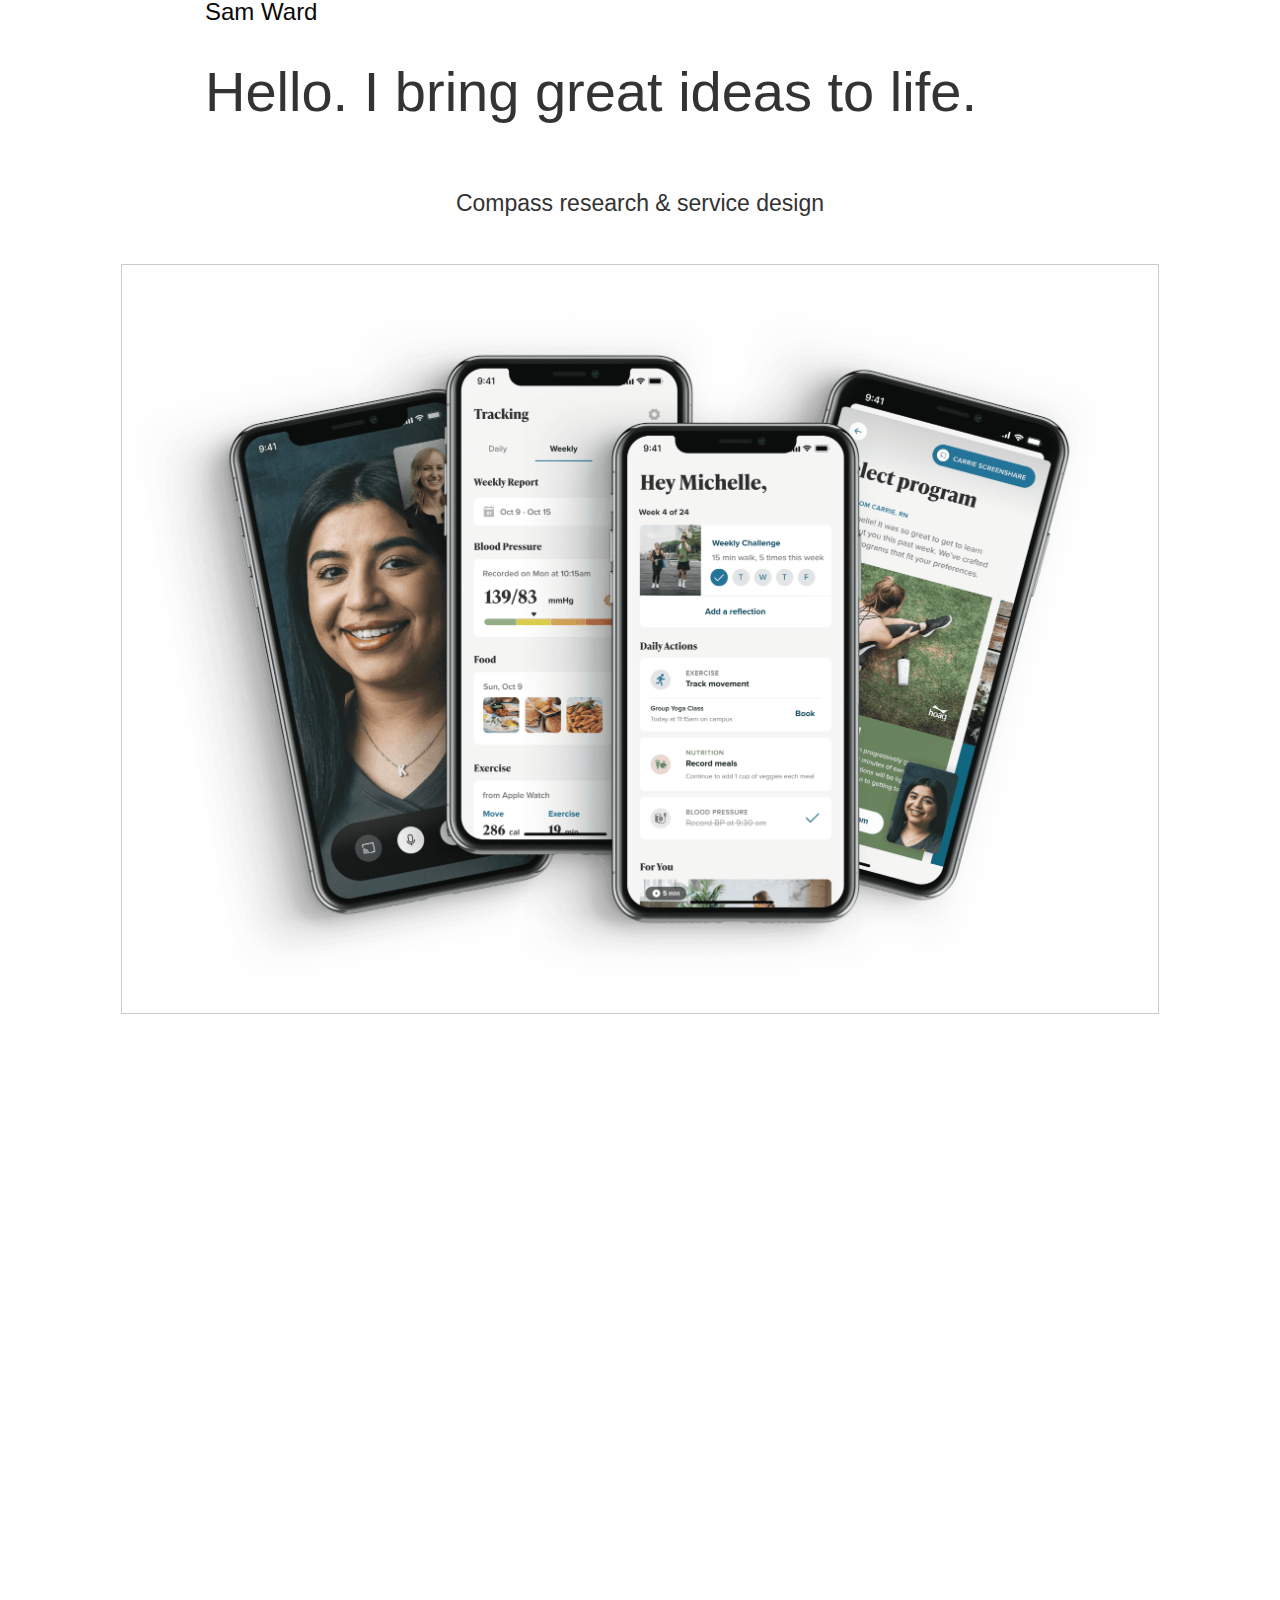
==== commit ee7a92c9: "mama" ====
--- a/index.html
+++ b/index.html
@@ -21,6 +21,13 @@
 			<div class="project">
 				<div class="project_contents" id="compass"><h3>Compass research & service design</h3></div>
 				<div class="project_image"><a href="compass.html"><img src="images/wDQEzlyk6x3dsS6z3yZTbyK35s.png"></a></div>
+			</div>
+		</div>
+			<div class="row">
+		<div class="small-11 small-centered large-centered columns">
+			<div class="project">
+				<div class="project_contents" id="mama"><h3>Mama in Mind</h3></div>
+				<div class="project_image"><a href="mama.html"><img src="images/wDQEzlyk6x3dsS6z3yZTbyK35s.png"></a></div>
 			</div>
 		</div>
 			<div class="row">
@@ -53,14 +60,6 @@
 				<div class="project_image left"><a href="nhmu.html"><img src="images/trilobite.jpg"></a></div>
 		</div>
 	</div>
-	<div class="row">
-		<div class="small-11 small-centered large-centered columns">
-			<div class="project">
-				<div class="project_contents" id="struktur"><h3>Struktur Event design conference</h3></div>
-				<div class="project_image"><a href="struktur.html"><img src="images/struktur.jpg"></a></div>
-			</div>
-		</div>
-	</div>
 	</div>
 		<div class="row">
 		<div class="small-11 small-centered large-centered columns">
@@ -70,19 +69,11 @@
 			</div>
 		</div>
 	</div>
-		<div class="row">
-		<div class="small-11 small-centered large-centered columns">
-			<div class="project">
-				<div class="project_contents" id="moca"><h3>MOCA website</h3></div>
-				<div class="project_image"><a href="moca.html"><img src="images/moca.jpg"></a></div>
-			</div>
-		</div>
-	</div>
 	<div class="row">
 		<div class="small-11 small-centered large-centered columns">
 			<div class="project">
-				<div class="project_contents" id="noguchi"><h3>The Noguchi Museum website</h3></div>
-				<div class="project_image"><a href="noguchi.html"><img src="images/noguchi.jpg"></a></div>
+				<div class="project_contents" id="struktur"><h3>Struktur Event design conference</h3></div>
+				<div class="project_image"><a href="struktur.html"><img src="images/struktur.jpg"></a></div>
 			</div>
 		</div>
 	</div>
